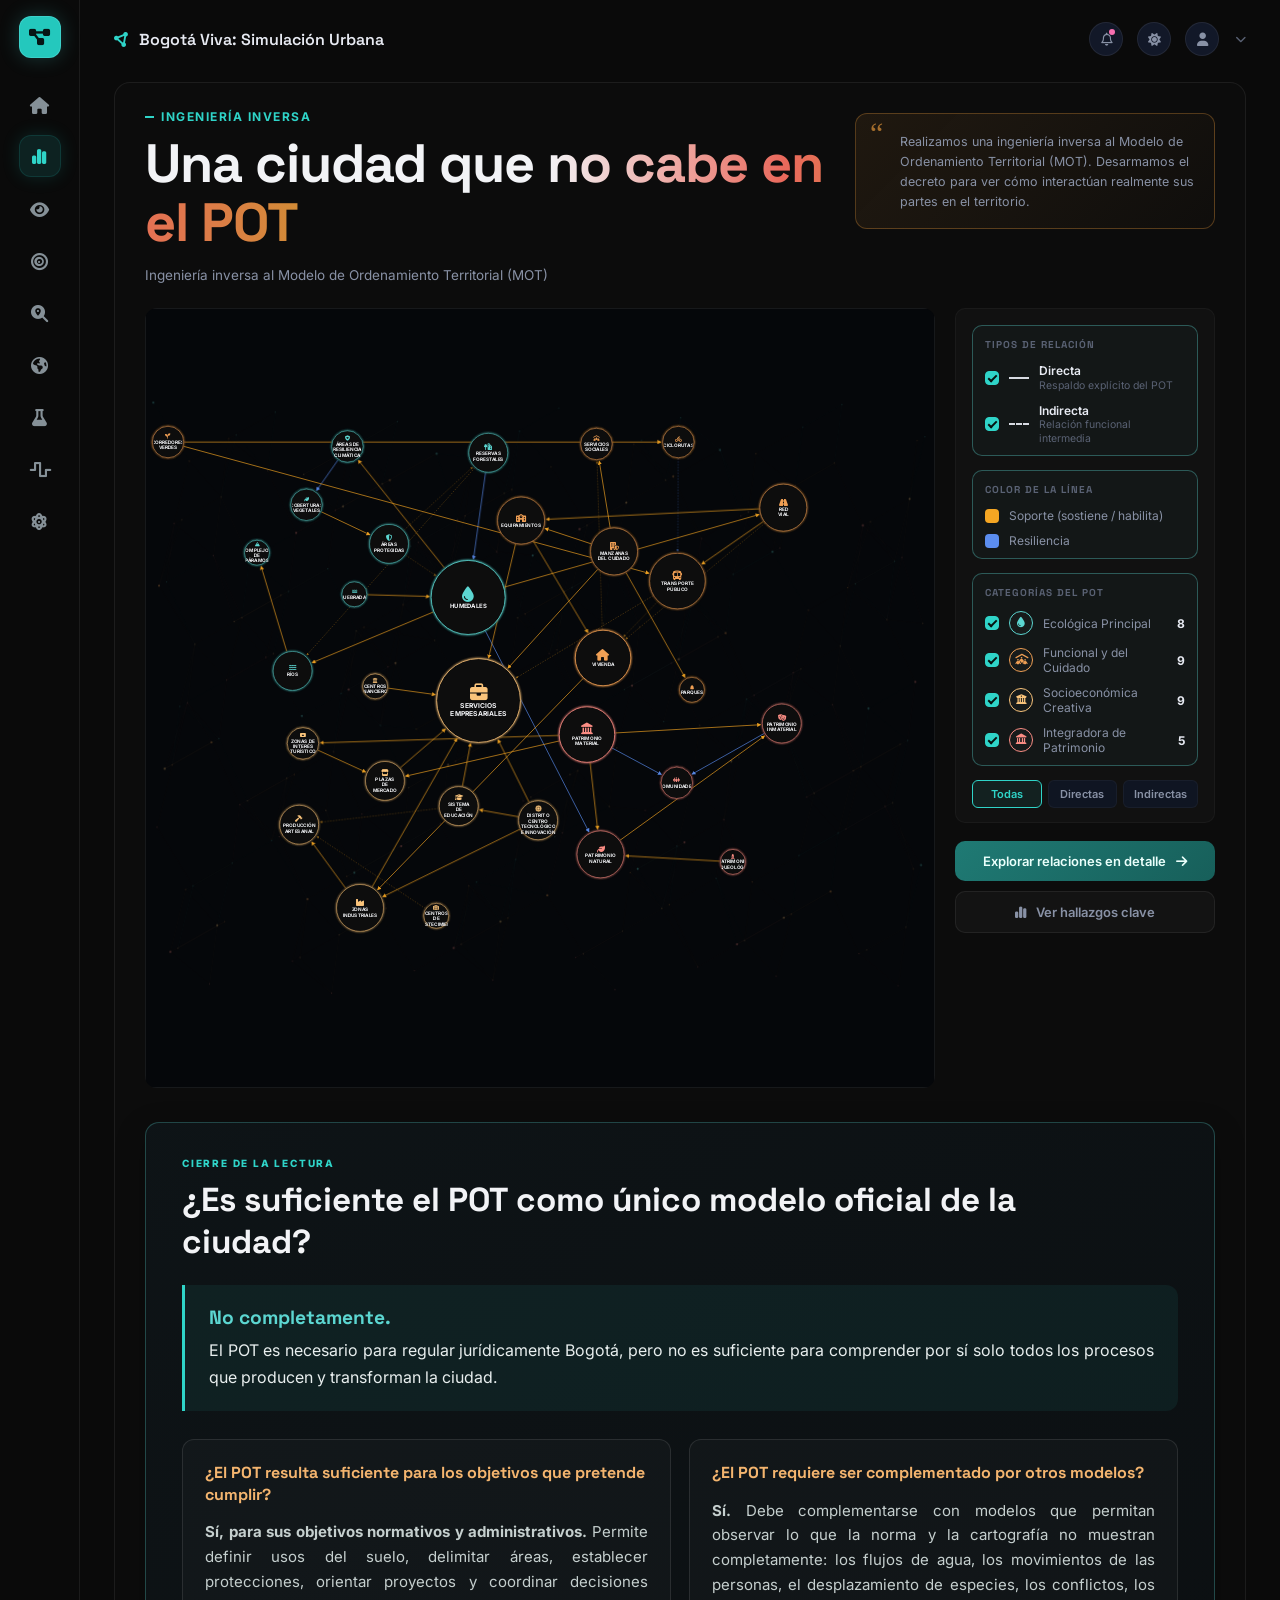
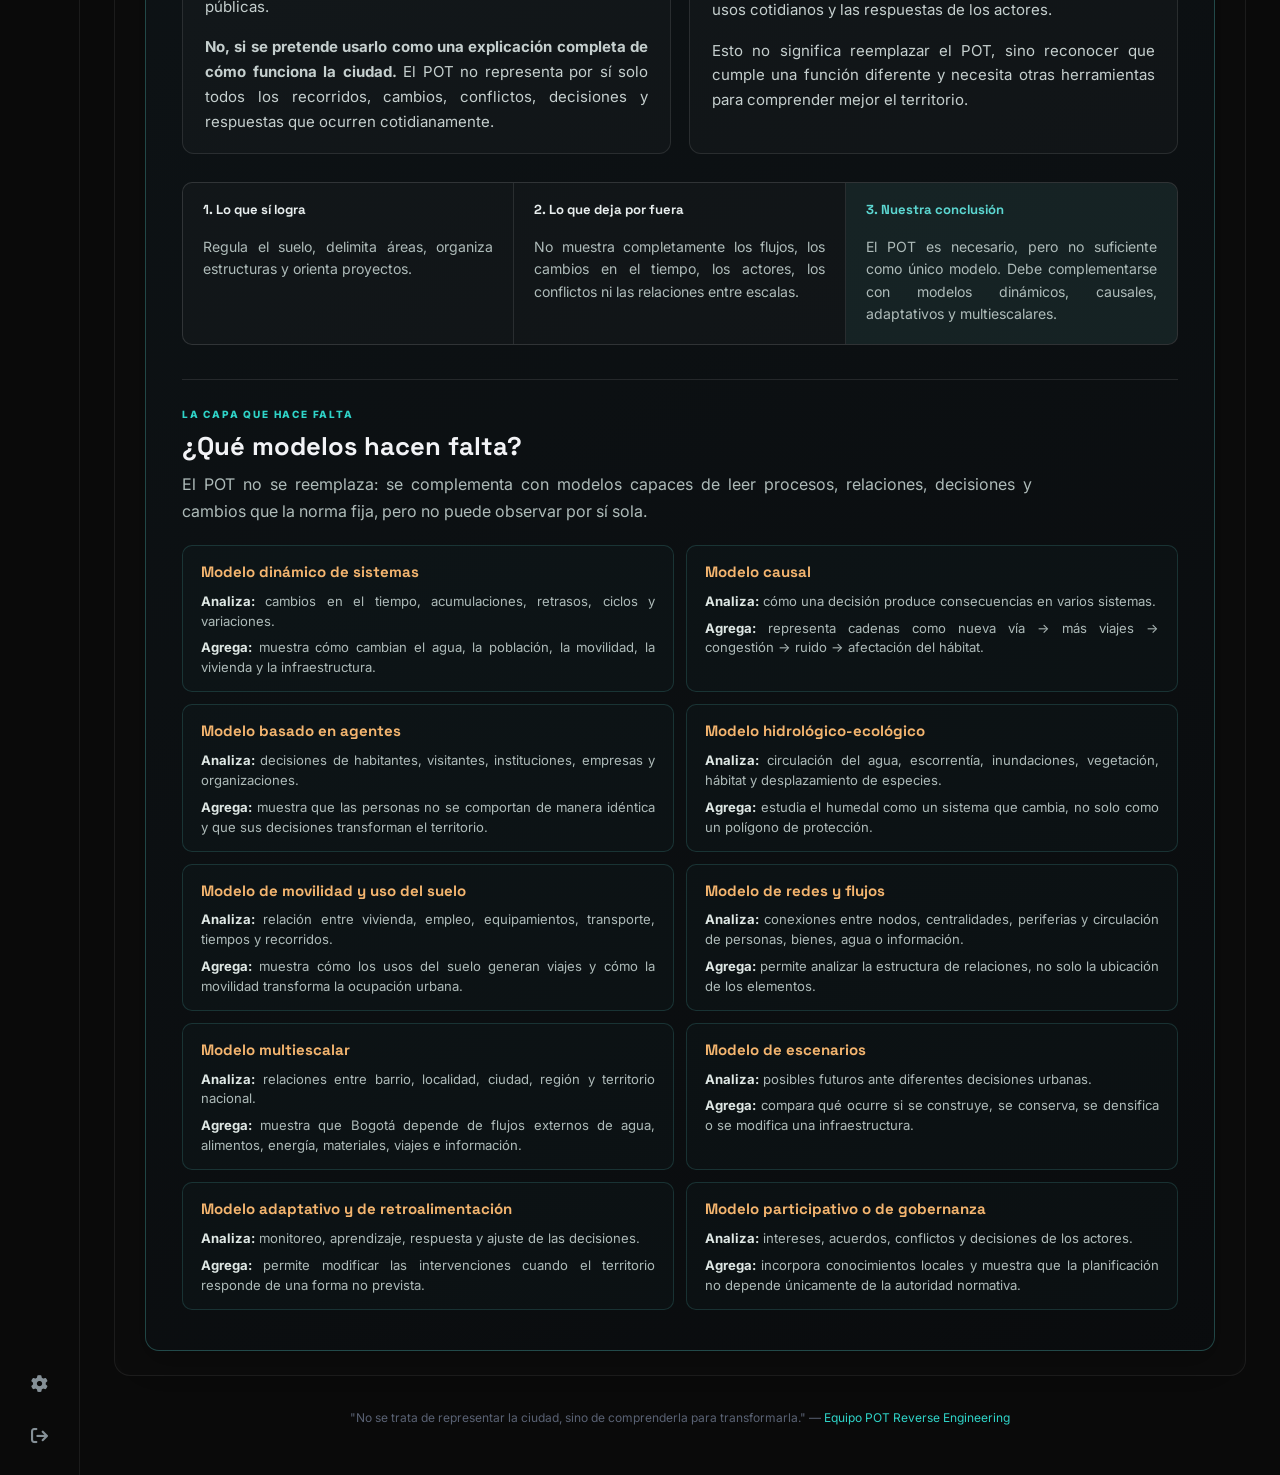
==== front/modulo-02/index.html @ 69c4bcad "Organize Módulo 02 into structured frontend folders - Move modulo-02 content to front/modulo-02/ - O" ====
<!DOCTYPE html>
<html lang="es">
<head>
<meta charset="UTF-8">
<meta name="viewport" content="width=device-width, initial-scale=1.0">
<title>RAPOT · Una ciudad que no cabe en el POT</title>
<link rel="preconnect" href="https://fonts.googleapis.com">
<link href="https://fonts.googleapis.com/css2?family=Inter:wght@400;500;600;700;800&family=Space+Grotesk:wght@500;600;700&display=swap" rel="stylesheet">
<link rel="stylesheet" href="https://cdnjs.cloudflare.com/ajax/libs/font-awesome/6.4.0/css/all.min.css">
<link rel="stylesheet" href="assets/css/modulo-02.css">
  <link rel="stylesheet" href="assets/css/site-theme.css?v=20260823">
  <link rel="stylesheet" href="assets/css/navigation-unified.css?v=20260824">
</head>
<body>
<div class="app">

          <aside class="sidebar sidebar-icons-only">
    <a class="brand-icon" href="index.html" title="Bogotá Viva · Inicio" aria-label="Inicio"><i class="fa-solid fa-diagram-project"></i></a>
    <nav class="icon-nav" aria-label="Módulos">
      <a href="index.html" class="icon-nav-item" title="Inicio"><i class="fa-solid fa-house"></i></a>
      <a href="modulo-02.html" class="icon-nav-item active" title="02 · Medir la red"><i class="fa-solid fa-chart-simple"></i></a>
      <a href="modulo-03.html" class="icon-nav-item" title="03 · Discurso vs realidad"><i class="fa-solid fa-eye"></i></a>
      <a href="modulo-04.html" class="icon-nav-item" title="04 · Macromodelos"><i class="fa-solid fa-bullseye"></i></a>
      <a href="modulo-05.html" class="icon-nav-item" title="05 · Navegador multiescalar"><i class="fa-solid fa-magnifying-glass-location"></i></a>
      <a href="modulo-06.html" class="icon-nav-item" title="06 · POT ↔ ODS"><i class="fa-solid fa-earth-americas"></i></a>
      <a href="modulo-07.html" class="icon-nav-item" title="07 · Simulador"><i class="fa-solid fa-flask"></i></a>
      <a href="modulo-08.html" class="icon-nav-item" title="08 · Lectura dinámica"><i class="fa-solid fa-wave-square"></i></a>
      <a href="modulo-09.html" class="icon-nav-item" title="09 · Modelo propio"><i class="fa-solid fa-atom"></i></a>
    </nav>

    <div class="icon-nav-footer">
      <a href="configuracion.html" class="icon-nav-item" title="Configuración"><i class="fa-solid fa-gear"></i></a>
      <a href="demo.html" class="icon-nav-item" title="Salir"><i class="fa-solid fa-arrow-right-from-bracket"></i></a>
    </div>
  </aside>

  <main class="main">

    <div class="topbar">
      <div class="topbar-brand"><i class="fa-solid fa-circle-nodes"></i> Bogotá Viva: Simulación Urbana</div>
      <div class="topbar-actions">
        <div class="icon-btn"><i class="fa-regular fa-bell"></i><span class="dot"></span></div>
        <div class="icon-btn"><i class="fa-solid fa-sun"></i></div>
        <div class="icon-btn"><i class="fa-solid fa-user"></i></div>
        <i class="fa-solid fa-chevron-down topbar-chevron"></i>
      </div>
    </div>

    <!-- RED -->
    <div class="network-section">
      <div class="welcome welcome-with-quote">
        <div class="welcome-main">
          <div class="welcome-eyebrow">INGENIERÍA INVERSA</div>
          <h2><span class="h2-plain">Una ciudad que</span> <span class="h2-accent">no cabe en el POT</span></h2>
          <p class="welcome-sub">Ingeniería inversa al Modelo de Ordenamiento Territorial (MOT)</p>
        </div>
        <div class="quote-card welcome-quote-card">
          <div class="quote-mark">&ldquo;</div>
          <p>Realizamos una ingeniería inversa al Modelo de Ordenamiento Territorial (MOT). Desarmamos el decreto para ver cómo interactúan realmente sus partes en el territorio.</p>
        </div>
      </div>

      <div class="network-body">
        <div class="network-canvas">
          <svg id="networkViz" viewBox="0 0 2500 1820" preserveAspectRatio="xMidYMid meet"></svg>
        </div>

        <!-- VISTA AMPLIADA: red de Humedales. Sustituye la red principal en el mismo
             espacio mientras "Humedales" está seleccionado. Muestra la foto de la
             sub-red aportada por la usuaria con hotspots clicables sobre cada humedal. -->
        <div class="humedales-overlay" id="humedalesOverlay" style="display:none;">
          <div class="humedales-overlay-header">
            <div class="humedales-overlay-title-block">
              <div class="humedales-overlay-title">El POT no entiende los humedales como territorios dinámicos</div>
            </div>
            <div class="humedales-zoom-controls">
              <button class="humedales-zoom-btn" id="humedalesZoomOut" type="button" aria-label="Alejar">&minus;</button>
              <button class="humedales-zoom-btn" id="humedalesZoomReset" type="button" aria-label="Restablecer zoom">&#8859;</button>
              <button class="humedales-zoom-btn" id="humedalesZoomIn" type="button" aria-label="Acercar">&#43;</button>
            </div>
            <button class="humedales-overlay-close" id="humedalesOverlayClose" type="button" aria-label="Cerrar">&times;</button>
          </div>
          <div class="humedales-overlay-body" id="humedalesOverlayBody">
            <!-- imagen + hotspots + ficha lateral se generan dinámicamente -->
          </div>
        </div>

        <!-- VISTA AMPLIADA: plano de movilidad. Sustituye la red principal, igual
             que el overlay de humedales, tras la animación de "Ver hallazgos clave". -->
        <div class="movilidad-overlay" id="movilidadOverlay" style="display:none;">
          <div class="movilidad-overlay-header">
            <div class="movilidad-overlay-title">El POT no evalúa cómo se mueve la ciudad</div>
            <button class="humedales-overlay-close" id="movilidadOverlayClose" type="button" aria-label="Cerrar">&times;</button>
          </div>
          <div class="movilidad-overlay-body" id="movilidadOverlayBody">
            <!-- imagen + líneas neón + hotspots clicables se generan dinámicamente -->
          </div>
          <div class="movilidad-overlay-footer">
            <div class="movilidad-nota-naranja">
              <p>El POT formula un modelo concreto, propone un sistema multimodal, una ciudad de proximidad y grandes proyectos como el Metro, los Regiotram, los cables y las ciclorrutas. Sin embargo, esa relación aparece representada principalmente mediante infraestructuras, localizaciones, líneas, estaciones y metas de tiempo.</p>
              <p>Y muestra qué componentes deben conectarse y qué proyectos deberían producir esa conexión, pero representa de manera mucho más limitada el funcionamiento cotidiano de la movilidad: quién se desplaza, a qué hora, con qué frecuencia, mediante cuántos transbordos, con qué tiempo de espera, bajo qué condiciones de congestión y con qué desigualdad de acceso.</p>
            </div>
            <button type="button" class="movilidad-conclusion-btn" id="movilidadConclusionBtn">
              <i class="fa-solid fa-circle-info"></i> Ver conclusión de la red de movilidad
            </button>
          </div>
        </div>

        <div class="network-sidebar" style="position:relative">
          <aside class="network-legend" id="networkLegend">
            <div class="legend-section-box">
              <div class="legend-title">Tipos de relación</div>
              <label class="legend-item" data-mode="type" data-type="directa">
                <input type="checkbox" checked><span class="legend-swatch swatch-directa-neutral"></span>
                <span class="legend-text"><strong>Directa</strong><small>Respaldo explícito del POT</small></span>
              </label>
              <label class="legend-item" data-mode="type" data-type="indirecta">
                <input type="checkbox" checked><span class="legend-swatch swatch-indirecta-neutral"></span>
                <span class="legend-text"><strong>Indirecta</strong><small>Relación funcional intermedia</small></span>
              </label>
            </div>

            <div class="legend-section-box">
              <div class="legend-title">Color de la línea</div>
              <div class="legend-static-item"><span class="legend-swatch" style="background:#f5a623;border-color:#f5a623;"></span> Soporte (sostiene / habilita)</div>
              <div class="legend-static-item"><span class="legend-swatch" style="background:#5b8def;border-color:#5b8def;"></span> Resiliencia</div>
            </div>

            <div class="legend-section-box">
              <div class="legend-title">Categorías del POT</div>
              <label class="legend-item cat-item" data-mode="cat" data-cat="e1">
                <input type="checkbox" checked>
                <span class="cat-icon" style="color:#5cd6d1;border-color:#5cd6d1;"><i class="fa-solid fa-droplet"></i></span>
                <span class="cat-name">Ecológica Principal</span>
                <span class="cat-count" id="struct-e1"></span>
              </label>
              <label class="legend-item cat-item" data-mode="cat" data-cat="e2">
                <input type="checkbox" checked>
                <span class="cat-icon" style="color:#ef9f54;border-color:#ef9f54;"><i class="fa-solid fa-people-roof"></i></span>
                <span class="cat-name">Funcional y del Cuidado</span>
                <span class="cat-count" id="struct-e2"></span>
              </label>
              <label class="legend-item cat-item" data-mode="cat" data-cat="e3">
                <input type="checkbox" checked>
                <span class="cat-icon" style="color:#fac47b;border-color:#fac47b;"><i class="fa-solid fa-building-columns"></i></span>
                <span class="cat-name">Socioeconómica Creativa</span>
                <span class="cat-count" id="struct-e3"></span>
              </label>
              <label class="legend-item cat-item" data-mode="cat" data-cat="e4">
                <input type="checkbox" checked>
                <span class="cat-icon" style="color:#fb8d84;border-color:#fb8d84;"><i class="fa-solid fa-landmark"></i></span>
                <span class="cat-name">Integradora de Patrimonio</span>
                <span class="cat-count" id="struct-e4"></span>
              </label>
            </div>

            <div class="legend-footer-row">
              <button class="control-btn active" onclick="filterNetwork('all')">Todas</button>
              <button class="control-btn" onclick="filterNetwork('directa')">Directas</button>
              <button class="control-btn" onclick="filterNetwork('indirecta')">Indirectas</button>
            </div>
          </aside>

          <div class="network-sidebar-actions" id="networkSidebarActions">
            <button class="btn-primary" id="btnExplorarRelaciones">Explorar relaciones en detalle <i class="fa-solid fa-arrow-right"></i></button>
            <button class="btn-secondary" id="btnVerHallazgos"><i class="fa-solid fa-chart-simple"></i> Ver hallazgos clave</button>
          </div>

          <!-- Panel de conclusión del zoom de humedales: vive en el sidebar,
               reemplaza a la leyenda mientras el overlay está abierto. -->
          <!-- Panel del zoom "El POT no evalúa cómo se mueve la ciudad": vive en el
               sidebar y solo se muestra mientras ese overlay está abierto. Editar
               aquí NO afecta al panel de la red inicial. -->
          <div class="humedal-ramsar-float" id="movilidadPanelLateral" style="display:none">
            <div style="display:inline-flex; align-items:center; gap:7px; margin-bottom:11px; padding:5px 11px; border:1.5px solid #ff9d2e; border-radius:8px; color:#ff9d2e; font-size:13px; font-weight:700; letter-spacing:.03em; box-shadow:0 0 0 1px rgba(255,157,46,.18), 0 0 14px -2px rgba(255,157,46,.55); text-shadow:0 0 8px rgba(255,157,46,.45)"><i class="fa-solid fa-chart-simple"></i> Hallazgo principal</div>
            <div class="humedal-caso-cita" style="text-align:justify">El POT proyecta el sistema de movilidad como un conjunto de trazados y equipamientos, pero no mide cómo se mueve realmente la ciudad.</div>
            <div class="humedal-caso-pagina" style="text-align:justify">Las líneas y los círculos del plano indican dónde llegará la infraestructura, no los tiempos de viaje, los transbordos, los desplazamientos de cuidado ni los recorridos que la gente ya hace todos los días.</div>
          </div>

          <div class="humedal-ramsar-float" id="humedalRamsarFloat" style="display:none">
            <div style="display:inline-flex; align-items:center; gap:7px; margin-bottom:11px; padding:5px 11px; border:1.5px solid #ff9d2e; border-radius:8px; color:#ff9d2e; font-size:13px; font-weight:700; letter-spacing:.03em; box-shadow:0 0 0 1px rgba(255,157,46,.18), 0 0 14px -2px rgba(255,157,46,.55); text-shadow:0 0 8px rgba(255,157,46,.45); width:221px; height:31px"><i class="fa-solid fa-chart-simple"></i> Hallazgo principal</div>
            <div class="humedal-caso-cita" style="text-align:justify">El POT reconoce quince humedales, pero no los desarrolla todos con el mismo nivel de detalle. Algunos aparecen con nombre propio y se vuelven casos específicos; otros permanecen dentro de la categoría general.</div>
            <div class="humedal-caso-pagina" style="text-align:justify">La cartografía fija un polígono de protección, pero no muestra los <button type="button" class="humedales-gesto-inline" data-src="assets/humedales/gesto-2.png">recorridos de las especies</button>, las <button type="button" class="humedales-gesto-inline" data-src="assets/humedales/gesto-3.png">relaciones ecológicas</button>, los <button type="button" class="humedales-gesto-inline" data-src="assets/humedales/gesto-1.png">usos comunitarios</button> ni las presiones que atraviesan el límite del humedal. El POT no los comprende plenamente como ecosistemas que se transforman en el tiempo.</div>
          </div>
                </div>
      </div>
      <section class="red-principal-reflexion" aria-labelledby="pot-modelo-oficial-title">
        <div class="reflection-kicker">CIERRE DE LA LECTURA</div>
        <h2 id="pot-modelo-oficial-title">¿Es suficiente el POT como único modelo oficial de la ciudad?</h2>
        <div class="reflection-answer">
          <strong>No completamente.</strong>
          <p>El POT es necesario para regular jurídicamente Bogotá, pero no es suficiente para comprender por sí solo todos los procesos que producen y transforman la ciudad.</p>
        </div>

        <div class="reflection-copy-grid">
          <article class="reflection-copy-block">
            <h3>¿El POT resulta suficiente para los objetivos que pretende cumplir?</h3>
            <p><strong>Sí, para sus objetivos normativos y administrativos.</strong> Permite definir usos del suelo, delimitar áreas, establecer protecciones, orientar proyectos y coordinar decisiones públicas.</p>
            <p><strong>No, si se pretende usarlo como una explicación completa de cómo funciona la ciudad.</strong> El POT no representa por sí solo todos los recorridos, cambios, conflictos, decisiones y respuestas que ocurren cotidianamente.</p>
          </article>
          <article class="reflection-copy-block">
            <h3>¿El POT requiere ser complementado por otros modelos?</h3>
            <p><strong>Sí.</strong> Debe complementarse con modelos que permitan observar lo que la norma y la cartografía no muestran completamente: los flujos de agua, los movimientos de las personas, el desplazamiento de especies, los conflictos, los usos cotidianos y las respuestas de los actores.</p>
            <p>Esto no significa reemplazar el POT, sino reconocer que cumple una función diferente y necesita otras herramientas para comprender mejor el territorio.</p>
          </article>
        </div>

        <div class="reflection-three-columns" aria-label="Qué logra, qué deja fuera y conclusión">
          <article>
            <div class="reflection-column-label">1. Lo que sí logra</div>
            <p>Regula el suelo, delimita áreas, organiza estructuras y orienta proyectos.</p>
          </article>
          <article>
            <div class="reflection-column-label">2. Lo que deja por fuera</div>
            <p>No muestra completamente los flujos, los cambios en el tiempo, los actores, los conflictos ni las relaciones entre escalas.</p>
          </article>
          <article class="reflection-conclusion-column">
            <div class="reflection-column-label">3. Nuestra conclusión</div>
            <p>El POT es necesario, pero no suficiente como único modelo. Debe complementarse con modelos dinámicos, causales, adaptativos y multiescalares.</p>
          </article>
        </div>

        <div class="models-needed">
          <div class="reflection-kicker">LA CAPA QUE HACE FALTA</div>
          <h3>¿Qué modelos hacen falta?</h3>
          <p class="models-intro">El POT no se reemplaza: se complementa con modelos capaces de leer procesos, relaciones, decisiones y cambios que la norma fija, pero no puede observar por sí sola.</p>
          <div class="models-mosaic">
            <article class="model-needed-card"><h4>Modelo dinámico de sistemas</h4><p><strong>Analiza:</strong> cambios en el tiempo, acumulaciones, retrasos, ciclos y variaciones.</p><p><strong>Agrega:</strong> muestra cómo cambian el agua, la población, la movilidad, la vivienda y la infraestructura.</p></article>
            <article class="model-needed-card"><h4>Modelo causal</h4><p><strong>Analiza:</strong> cómo una decisión produce consecuencias en varios sistemas.</p><p><strong>Agrega:</strong> representa cadenas como nueva vía → más viajes → congestión → ruido → afectación del hábitat.</p></article>
            <article class="model-needed-card"><h4>Modelo basado en agentes</h4><p><strong>Analiza:</strong> decisiones de habitantes, visitantes, instituciones, empresas y organizaciones.</p><p><strong>Agrega:</strong> muestra que las personas no se comportan de manera idéntica y que sus decisiones transforman el territorio.</p></article>
            <article class="model-needed-card"><h4>Modelo hidrológico-ecológico</h4><p><strong>Analiza:</strong> circulación del agua, escorrentía, inundaciones, vegetación, hábitat y desplazamiento de especies.</p><p><strong>Agrega:</strong> estudia el humedal como un sistema que cambia, no solo como un polígono de protección.</p></article>
            <article class="model-needed-card"><h4>Modelo de movilidad y uso del suelo</h4><p><strong>Analiza:</strong> relación entre vivienda, empleo, equipamientos, transporte, tiempos y recorridos.</p><p><strong>Agrega:</strong> muestra cómo los usos del suelo generan viajes y cómo la movilidad transforma la ocupación urbana.</p></article>
            <article class="model-needed-card"><h4>Modelo de redes y flujos</h4><p><strong>Analiza:</strong> conexiones entre nodos, centralidades, periferias y circulación de personas, bienes, agua o información.</p><p><strong>Agrega:</strong> permite analizar la estructura de relaciones, no solo la ubicación de los elementos.</p></article>
            <article class="model-needed-card"><h4>Modelo multiescalar</h4><p><strong>Analiza:</strong> relaciones entre barrio, localidad, ciudad, región y territorio nacional.</p><p><strong>Agrega:</strong> muestra que Bogotá depende de flujos externos de agua, alimentos, energía, materiales, viajes e información.</p></article>
            <article class="model-needed-card"><h4>Modelo de escenarios</h4><p><strong>Analiza:</strong> posibles futuros ante diferentes decisiones urbanas.</p><p><strong>Agrega:</strong> compara qué ocurre si se construye, se conserva, se densifica o se modifica una infraestructura.</p></article>
            <article class="model-needed-card"><h4>Modelo adaptativo y de retroalimentación</h4><p><strong>Analiza:</strong> monitoreo, aprendizaje, respuesta y ajuste de las decisiones.</p><p><strong>Agrega:</strong> permite modificar las intervenciones cuando el territorio responde de una forma no prevista.</p></article>
            <article class="model-needed-card"><h4>Modelo participativo o de gobernanza</h4><p><strong>Analiza:</strong> intereses, acuerdos, conflictos y decisiones de los actores.</p><p><strong>Agrega:</strong> incorpora conocimientos locales y muestra que la planificación no depende únicamente de la autoridad normativa.</p></article>
          </div>
        </div>
      </section>
    </div>
    <!-- PANEL DE INFO: ARISTA -->
    <div class="edge-info-panel" id="edgeInfoPanel">
      <div class="edge-info-header">
        <span id="edgeInfoTitle">Relación</span>
        <button class="edge-info-close" id="edgeInfoClose" type="button" aria-label="Cerrar">&times;</button>
      </div>
      <div class="edge-info-type" id="edgeInfoType"></div>
      <div id="edgeInfoFuente" style="margin-bottom:10px;"></div>
      <div class="edge-info-quote" id="edgeInfoQuote"></div>
      <div class="edge-info-analisis" id="edgeInfoAnalisis"></div>
      <div class="edge-info-page" id="edgeInfoPage"></div>
    </div>

    <!-- PANEL DE INFO: NODO -->
    <div class="edge-info-panel node-info-panel" id="nodeInfoPanel">
      <div class="edge-info-header">
        <span id="nodeInfoTitle">Componente</span>
        <button class="edge-info-close" id="nodeInfoClose" type="button" aria-label="Cerrar">&times;</button>
      </div>
      <div class="edge-info-type" id="nodeInfoStruct"></div>
      <div id="nodeInfoFuente" style="margin-bottom:10px;"></div>
      <div class="edge-info-page" id="nodeInfoArticulo" style="margin-bottom:8px; color:#fff !important;"></div>
      <div class="edge-info-quote" id="nodeInfoQuote" style="color:#fff !important;"></div>
      <div class="edge-info-analisis" id="nodeInfoNota" style="color:#fff !important;"></div>
      <div class="node-info-schematic-map" id="nodeInfoSchematicMap" style="display:none;"></div>
      <div class="node-info-mapa" id="nodeInfoMapaWrap" style="display:none;">
        <a id="nodeInfoMapa" href="#" target="_blank" rel="noopener"><i class="fa-solid fa-map-location-dot"></i> Ver cartografía / geoportal oficial</a>
      </div>
    </div>

    <footer>
      "No se trata de representar la ciudad, sino de comprenderla para transformarla." — <span>Equipo POT Reverse Engineering</span>
    </footer>

  </main>

</div>

<script src="assets/js/modulo-02.js"></script>

</body>
</html>
---- front/modulo-02/assets/css/modulo-02.css ----
:root {
  --bg: #0a0a0a;
  --sidebar: #0a0a0a;
  --panel: #121828;
  --panel-alt: #0f1522;
  --border: rgba(255,255,255,0.07);
  --border-soft: rgba(255,255,255,0.04);
  --text: #e7eaf2;
  --text-dim: #8891a5;
  --text-faint: #5a6274;
  --teal: #2fd4c8;
  --teal-dim: rgba(47,212,200,0.12);
  --blue: #5b8def;
  --purple: #a276f2;
  --green: #4ade80;
  --yellow: #f5c945;
  --pink: #f76fb0;
  --orange: #ef9552;
  --red: #ef4444;
}

* { box-sizing: border-box; margin: 0; padding: 0; }

body {
  font-family: 'Inter', sans-serif;
  background: var(--bg);
  color: var(--text);
  font-size: 14px;
  -webkit-font-smoothing: antialiased;
}

.app { display: flex; min-height: 100vh; }

/* SIDEBAR */
.sidebar {
  width: 230px; flex-shrink: 0; background: var(--sidebar);
  border-right: 1px solid var(--border);
  display: flex; flex-direction: column; padding: 20px 14px;
}
.brand { display: flex; align-items: center; gap: 10px; padding: 6px 6px 22px 6px; }
.brand .mark {
  width: 32px; height: 32px; border-radius: 9px;
  background: linear-gradient(135deg, var(--teal), #1a9d94);
  display: flex; align-items: center; justify-content: center;
  color: #06110f; font-size: 15px;
}
.brand span { font-family: 'Space Grotesk', sans-serif; font-weight: 700; font-size: 16px; letter-spacing: 0.5px; }
.nav-group { margin-bottom: 20px; }
.nav-label { font-size: 10.5px; font-weight: 700; letter-spacing: 1px; color: var(--text-faint); padding: 0 10px; margin-bottom: 8px; }
.nav-item {
  display: flex; align-items: center; gap: 10px; padding: 9px 10px; border-radius: 8px;
  color: var(--text-dim); font-size: 13px; font-weight: 500; cursor: pointer;
  transition: background .15s, color .15s; white-space: nowrap; text-decoration: none;
}
.nav-item i { width: 16px; text-align: center; font-size: 13px; }
.nav-item .num { font-size: 11px; font-weight: 700; width: 16px; text-align: center; color: var(--text-faint); }
.nav-item:hover { background: rgba(255,255,255,0.04); color: var(--text); }
.nav-item.active { background: var(--teal-dim); color: var(--teal); }
.nav-item.active .num { color: var(--teal); }
.sidebar-footer { margin-top: auto; border-top: 1px solid var(--border); padding-top: 12px; display: flex; align-items: center; gap: 10px; }

/* SIDEBAR — solo íconos, sin texto (estilo referencia) */
.sidebar.sidebar-icons-only {
  width: 64px; align-items: center; padding: 18px 0;
}
.brand-icon {
  width: 34px; height: 34px; border-radius: 10px; margin-bottom: 26px;
  background: linear-gradient(135deg, var(--teal), #1a9d94);
  display: flex; align-items: center; justify-content: center;
  color: #06110f; font-size: 15px;
}
.icon-nav { display: flex; flex-direction: column; gap: 8px; align-items: center; }
.icon-nav-item {
  width: 40px; height: 40px; border-radius: 10px; display: flex; align-items: center; justify-content: center;
  color: var(--text-dim); font-size: 15px; text-decoration: none; transition: background .15s, color .15s;
}
.icon-nav-item:hover { background: rgba(255,255,255,0.05); color: var(--text); }
.icon-nav-item.active { background: var(--teal-dim); color: var(--teal); }
.icon-nav-footer { margin-top: auto; display: flex; flex-direction: column; gap: 8px; align-items: center; }
.avatar-sm {
  width: 32px; height: 32px; border-radius: 50%; background: var(--panel); border: 1px solid var(--border);
  display: flex; align-items: center; justify-content: center; font-size: 11px; font-weight: 700; color: var(--text-dim); flex-shrink: 0;
}
.user-meta { line-height: 1.3; flex: 1; min-width: 0; }
.user-meta .name { font-size: 12.5px; font-weight: 600; color: var(--text); }
.user-meta .role { font-size: 11px; color: var(--text-faint); }
.logout-btn { background: none; border: none; color: var(--text-faint); font-size: 13px; cursor: pointer; padding: 4px; text-decoration: none; }
.logout-btn:hover { color: var(--pink); }

/* MAIN */
.main { flex: 1; padding: 22px 34px 50px; min-width: 0; overflow-y: auto; }
.topbar { display: flex; align-items: center; justify-content: space-between; margin-bottom: 26px; }
.topbar h1 { font-family: 'Space Grotesk', sans-serif; font-size: 19px; font-weight: 600; }
.topbar-brand { font-family: 'Space Grotesk', sans-serif; font-size: 16px; font-weight: 600; color: var(--text); display: flex; align-items: center; gap: 10px; }
.topbar-brand i { color: var(--teal); font-size: 15px; }
.topbar-actions { display: flex; align-items: center; gap: 14px; }
.search-box { display: flex; align-items: center; gap: 8px; background: var(--panel); border: 1px solid var(--border); border-radius: 8px; padding: 8px 14px; color: var(--text-faint); font-size: 13px; width: 230px; }
.search-box i { font-size: 12px; }
.icon-btn { width: 34px; height: 34px; border-radius: 50%; display: flex; align-items: center; justify-content: center; background: var(--panel); border: 1px solid var(--border); color: var(--text-dim); font-size: 13px; position: relative; }
.icon-btn .dot { position: absolute; top: 6px; right: 7px; width: 6px; height: 6px; border-radius: 50%; background: var(--pink); }
.topbar-chevron { font-size: 11px; color: var(--text-faint); margin-left: 2px; }

.welcome { margin-bottom: 22px; }
.welcome-with-quote { display: flex; align-items: flex-start; justify-content: space-between; gap: 32px; }
.welcome-main { flex: 1; min-width: 0; }
.quote-card.welcome-quote-card { width: 360px; flex-shrink: 0; margin-top: 4px; }
@media (max-width: 1100px) {
  .welcome-with-quote { flex-direction: column; }
  .welcome-quote-card { width: 100%; }
}
.welcome-eyebrow { font-size: 12px; font-weight: 700; letter-spacing: 1.5px; color: var(--teal); margin-bottom: 10px; position: relative; padding-left: 16px; }
.welcome-eyebrow::before { content: ""; position: absolute; left: 0; top: 50%; transform: translateY(-50%); width: 9px; height: 2px; background: var(--teal); }
.welcome h2 { font-family: 'Space Grotesk', sans-serif; font-size: 54px; font-weight: 700; margin-bottom: 12px; letter-spacing: -1px; line-height: 1.1; }
.welcome h2 .h2-plain { color: #f2f3f6; }
.welcome h2 .h2-accent {
  background: linear-gradient(90deg, #f2f3f6 0%, #e9695c 55%, #d28b36 100%);
  -webkit-background-clip: text; background-clip: text; -webkit-text-fill-color: transparent;
}
.welcome-sub { color: var(--text-dim); font-size: 15px; line-height: 1.6; max-width: 700px; }
.welcome p { color: var(--text-dim); font-size: 13.5px; line-height: 1.6; max-width: 1100px; }

.quote-card {
  background: linear-gradient(135deg, rgba(210,139,54,0.10), rgba(210,139,54,0.02));
  border: 1px solid rgba(210,139,54,0.35); border-radius: 12px; padding: 18px 20px 16px 44px;
  position: relative; width: 100%;
}
.quote-card .quote-mark { position: absolute; left: 14px; top: 4px; font-size: 30px; font-family: Georgia, serif; color: #d28b36; opacity: 0.75; line-height: 1; }
.quote-card p { font-size: 12.5px; color: var(--text-dim); line-height: 1.6; }
.quote-card .quote-attr { font-size: 11.5px; color: #d28b36; font-weight: 600; margin-top: 10px; }

/* NOTA METODOLÓGICA */
.method-note {
  background: linear-gradient(135deg, rgba(47,212,200,0.06), rgba(47,212,200,0.01));
  border: 1px solid rgba(47,212,200,0.25);
  border-radius: 12px; padding: 18px 20px; margin-bottom: 24px;
}
.method-note-header { font-family: 'Space Grotesk', sans-serif; font-weight: 700; font-size: 13px; color: var(--teal); display: flex; align-items: center; gap: 8px; margin-bottom: 10px; }
.method-note p { font-size: 12.5px; color: var(--text-dim); line-height: 1.6; margin-bottom: 12px; }
.method-note p:last-child { margin-bottom: 0; }
.method-legend { display: flex; flex-wrap: wrap; gap: 8px; margin-bottom: 12px; }
.method-note-foot { font-style: italic; }

.fuente-badge {
  display: inline-flex; align-items: center; gap: 6px;
  font-size: 10.5px; font-weight: 700; padding: 4px 9px; border-radius: 20px; white-space: nowrap;
}

/* INSIGHT STATS */
.ods-insight-stats { display: grid; grid-template-columns: repeat(8, 1fr); gap: 14px; margin-bottom: 20px; }
.insight-card {
  background: var(--panel); border: 1px solid var(--border); border-radius: 10px; padding: 14px;
  display: flex; align-items: center; gap: 10px; cursor: pointer;
  transition: border-color .2s, background-color .2s, transform .15s;
}
.insight-card:hover { border-color: var(--insight-color, var(--teal)); transform: translateY(-1px); }
.insight-card.active {
  border-color: var(--insight-color, var(--teal));
  background: color-mix(in srgb, var(--insight-color, var(--teal)) 14%, var(--panel));
  box-shadow: 0 0 0 1px var(--insight-color, var(--teal)) inset;
}
.insight-icon {
  width: 38px; height: 38px; border-radius: 9px; display: flex; align-items: center; justify-content: center;
  font-size: 15px; flex-shrink: 0;
  background: color-mix(in srgb, var(--insight-color, var(--teal)) 22%, transparent);
  color: var(--insight-color, var(--teal));
}
.insight-title { font-size: 11.5px; font-weight: 700; color: var(--text); line-height: 1.25; }

/* METRICS ROW */
.metrics-row { display: grid; grid-template-columns: repeat(7, 1fr); gap: 14px; margin-bottom: 24px; }
.metric-box { background: var(--panel); border: 1px solid var(--border); border-radius: 10px; padding: 14px; text-align: center; }
.metric-box.highlight-bad { border-color: rgba(239,68,68,0.35); background: linear-gradient(135deg, rgba(239,68,68,0.08), var(--panel)); }
.metric-box.highlight-good { border-color: rgba(47,212,200,0.35); background: linear-gradient(135deg, rgba(47,212,200,0.08), var(--panel)); }
.metric-value { font-family: 'Space Grotesk', sans-serif; font-size: 22px; font-weight: 700; color: var(--text); }
.metric-label { font-size: 10.5px; color: var(--text-faint); margin-top: 4px; line-height: 1.3; }

/* NETWORK SECTION */
.network-section { background: #0c0c0c; border: 1px solid var(--border); border-radius: 16px; padding: 26px 30px 24px; margin-bottom: 28px; }

.swatch-tag { display: inline-block; width: 14px; height: 14px; border-radius: 3px; margin-right: 6px; vertical-align: middle; }
.swatch-e1 { background: #5cd6d1; } .swatch-e2 { background: #ef9f54; } .swatch-e3 { background: #fac47b; } .swatch-e4 { background: #fb8d84; }

/* NETWORK CANVAS + ZOOM */
.network-body { display: flex; gap: 20px; align-items: stretch; }
.network-canvas { position: relative; flex: 1; min-width: 0; align-self: flex-start; border-radius: 12px; overflow: hidden; }
#networkViz {
  width: 100%; height: 780px; background: #05070a;
  border: 1px solid var(--border);
  display: block;
  transform-origin: 50% 50%;
  transition: transform 2s cubic-bezier(0.62, 0, 0.85, 0.44), opacity 0.8s ease 1.1s;
}
/* Animación "explorar relaciones en detalle": zoom lento y envolvente hacia
   el nodo Humedales (como si la cámara se acercara al mapa) antes de entrar
   al overlay ampliado. transform-origin se fija dinámicamente en JS al punto
   exacto del nodo antes de aplicar esta clase. */
#networkViz.zoom-into-humedales { transform: scale(7); opacity: 0; }

/* El overlay de humedales entra con un fundido + acercamiento suave, como
   continuación natural del zoom del paso anterior. */
.humedales-overlay.overlay-entering {
  animation: humedalesOverlayIn 0.5s ease both;
}
@keyframes humedalesOverlayIn {
  from { opacity: 0; transform: scale(1.06); }
  to { opacity: 1; transform: scale(1); }
}

/* Escala tipo "0 5 10 15 km" de la referencia — silueta esquemática, aclarado en el title. */
.map-scale { position: absolute; bottom: 14px; left: 16px; display: flex; align-items: center; gap: 10px; color: var(--text-faint); }
.map-scale i { font-size: 13px; color: var(--text-dim); transform: rotate(-45deg); }
.map-scale-bar { display: flex; gap: 14px; font-size: 9.5px; font-weight: 600; letter-spacing: 0.3px; border-top: 1.5px solid var(--text-faint); padding-top: 3px; }

.network-sidebar { width: 260px; flex-shrink: 0; display: flex; flex-direction: column; gap: 14px; }

.network-legend {
  width: 100%; background: #111111; border: 1px solid var(--border-soft); border-radius: 10px;
  padding: 16px 16px 14px; display: flex; flex-direction: column; gap: 14px; align-self: flex-start;
}
.legend-section-box {
  border: 1px solid rgba(92, 214, 209, 0.35); border-radius: 10px;
  padding: 12px 12px 10px; display: flex; flex-direction: column; gap: 10px;
  background: rgba(92, 214, 209, 0.03);
}
.legend-title { font-family: 'Space Grotesk', sans-serif; font-size: 10px; font-weight: 700; letter-spacing: 1px; color: var(--text-faint); text-transform: uppercase; margin-bottom: 2px; }
.legend-item { display: flex; align-items: center; gap: 10px; font-size: 12px; color: var(--text-dim); cursor: pointer; user-select: none; transition: color .15s, opacity .15s; }
.legend-item:hover { color: var(--text); }
.legend-item.off { opacity: 0.4; }
.legend-item input {
  appearance: none; -webkit-appearance: none; width: 14px; height: 14px; border-radius: 4px;
  border: 1px solid var(--border); background: transparent; cursor: pointer; position: relative; flex-shrink: 0;
}
.legend-item input:checked { background: var(--teal); border-color: var(--teal); }
.legend-item input:checked::after {
  content: ""; position: absolute; left: 4px; top: 1px; width: 3px; height: 7px;
  border: solid #06110f; border-width: 0 2px 2px 0; transform: rotate(45deg);
}
.legend-swatch { width: 20px; height: 0; border-top-width: 2.5px; border-top-style: solid; flex-shrink: 0; }
.legend-text { display: flex; flex-direction: column; line-height: 1.3; }
.legend-text strong { font-size: 12px; color: var(--text); font-weight: 600; }
.legend-text small { font-size: 10.5px; color: var(--text-faint); }
.swatch-directa { border-color: #2fd4c8; }
.swatch-indirecta { border-color: #8b93a8; border-top-style: dashed; }
.swatch-vacio { border-color: #ef4444; border-top-style: dashed; }
/* Estilo de línea neutro (gris): la red solo tiene 2 colores reales — Soporte/Resiliencia —
   así que esta sección de la leyenda muestra el TRAZO, no un color temático. */
.swatch-directa-neutral { border-color: #d7dae2; border-top-style: solid; }
.swatch-indirecta-neutral { border-color: #d7dae2; border-top-style: dashed; }
.swatch-vacio-neutral { border-color: #d7dae2; border-top-style: dotted; border-top-width: 3px; }
.legend-item-minor { opacity: 0.65; }
.legend-item-minor .legend-text strong { font-size: 11px; }
.legend-static-item { display: flex; align-items: center; gap: 10px; font-size: 12px; color: var(--text-dim); }
.legend-static-item .legend-swatch { width: 14px; height: 14px; border-radius: 4px; border-top: none !important; }
.legend-divider { height: 1px; background: var(--border-soft); margin: 3px 0; }
.legend-hint { font-size: 10.5px; color: var(--text-faint); line-height: 1.5; }
.struct-count { font-size: 11px; color: var(--text-dim); line-height: 1.4; }

/* Categorías del POT — ícono circular + nombre + contador (estilo referencia) */
.cat-item { justify-content: space-between; }
.cat-item input { order: -1; }
.cat-icon {
  width: 24px; height: 24px; border-radius: 50%; border: 1.5px solid; display: flex; align-items: center;
  justify-content: center; font-size: 10.5px; flex-shrink: 0; background: rgba(255,255,255,0.02);
}
.cat-name { flex: 1; font-size: 12px; color: var(--text-dim); }
.cat-count { font-size: 12px; font-weight: 700; color: var(--text); }

.legend-footer-row { display: flex; gap: 6px; flex-wrap: wrap; }
.legend-footer-row .control-btn { flex: 1; text-align: center; }
.control-btn {
  background: var(--panel-alt); border: 1px solid var(--border-soft); color: var(--text-dim);
  padding: 6px 10px; border-radius: 6px; font-size: 11px; font-weight: 600; cursor: pointer; transition: all .2s;
}
.control-btn:hover, .control-btn.active { border-color: var(--teal); color: var(--teal); background: rgba(47,212,200,0.08); }

/* Botones "Explorar relaciones en detalle" / "Ver hallazgos clave": ahora
   viven en el sidebar, al lado de la red (no abajo de toda la sección). */
.network-footer-actions { display: flex; gap: 12px; margin-top: 20px; }
.network-sidebar-actions { display: flex; flex-direction: column; gap: 10px; padding-top: 4px; }
.btn-primary {
  background: linear-gradient(135deg, #1f7a74, #175f5a); color: #eafffb; border: none;
  padding: 12px 20px; border-radius: 10px; font-size: 13px; font-weight: 600; cursor: pointer;
  display: flex; align-items: center; justify-content: center; gap: 10px; transition: filter .15s; width: 100%;
}
.btn-primary:hover { filter: brightness(1.12); }
.btn-secondary {
  background: rgba(255,255,255,0.03); color: var(--text-dim); border: 1px solid var(--border);
  padding: 12px 20px; border-radius: 10px; font-size: 13px; font-weight: 600; cursor: pointer;
  display: flex; align-items: center; justify-content: center; gap: 10px; transition: all .15s; width: 100%;
}
.btn-secondary:hover { border-color: var(--text-dim); color: var(--text); }

/* NODOS / ARISTAS SVG */
.ods-node { cursor: grab; touch-action: none; }
.ods-node.dragging { cursor: grabbing; }
.ods-node .node-ring { transition: opacity .2s; }
.ods-node .node-inner { font-family: 'Inter', sans-serif; color: var(--text); text-align: center; transition: opacity .2s; }
.ods-node .node-icon { line-height: 1; }
.ods-node .node-name { color: var(--text-dim); font-weight: 600; line-height: 1.05; }
.ods-node.ods-hub .node-ring-hub { fill: #0a0a0a; }
.ods-node.ods-satellite .node-dot { transition: opacity .2s, r .15s; }
.ods-node.ods-satellite:hover .node-dot { opacity: 1 !important; }
.ods-node.ods-satellite .node-dot-ring { transition: opacity .2s; }

.ods-node.node-off .node-ring, .ods-node.node-off .node-dot, .ods-node.node-off .node-dot-ring { opacity: 0.15 !important; }
.ods-node.node-off .node-inner { opacity: 0.28; }
.ods-node { transition: opacity .2s; }
.ods-node.node-focus-dim { opacity: 0.12; }
.ods-node.node-focus-active .node-ring, .ods-node.node-selected .node-ring { filter: drop-shadow(0 0 8px #fff); }
.ods-node.node-focus-active .node-dot, .ods-node.node-selected .node-dot { filter: drop-shadow(0 0 6px #fff); }
.ods-node.hidden-node { display: none; }

.edge-group { cursor: pointer; }
.edge-group.hidden-edge { visibility: hidden; }
.edge-group { transition: opacity .2s; }
.edge-group.edge-focus-dim { opacity: 0.05; }
.ods-edge.edge-visual { fill: none; pointer-events: none; transition: opacity .15s, filter .15s; }
.ods-edge.edge-hit { fill: none; stroke: transparent; stroke-width: 12; pointer-events: stroke; }
.edge-group:hover .edge-visual { opacity: 1 !important; filter: drop-shadow(0 0 4px var(--edge-color)); }
.edge-group.edge-selected .edge-visual { opacity: 1 !important; filter: drop-shadow(0 0 6px var(--edge-color)); }

/* PANEL DE INFO (arista y nodo comparten estilo base) */
.edge-info-panel {
  display: none; position: fixed; top: 20px; right: 20px; width: 400px; max-height: 76vh; overflow-y: auto;
  background: var(--panel-alt); border: 1px solid var(--teal); box-shadow: 0 0 14px rgba(47,212,200,0.15);
  border-radius: 8px; padding: 16px; z-index: 1000;
}
.edge-info-panel.visible { display: block; }
.node-info-panel { border-color: var(--purple); box-shadow: 0 0 14px rgba(162,118,242,0.15); }
.edge-info-header { display: flex; align-items: flex-start; justify-content: space-between; gap: 8px; margin-bottom: 10px; }
#edgeInfoTitle, #nodeInfoTitle { font-family: 'Space Grotesk', sans-serif; font-size: 13.5px; font-weight: 700; color: var(--teal); line-height: 1.3; }
.node-info-panel #nodeInfoTitle { color: var(--purple); }
.edge-info-close { background: none; border: none; color: var(--text-faint); font-size: 18px; line-height: 1; cursor: pointer; padding: 0 0 0 6px; flex-shrink: 0; }
.edge-info-close:hover { color: var(--pink); }
.edge-info-type { display: inline-block; font-size: 10px; font-weight: 700; letter-spacing: 0.4px; text-transform: uppercase; padding: 3px 8px; border-radius: 4px; margin-bottom: 10px; }
.edge-info-quote { font-size: 12px; color: var(--text-dim); line-height: 1.55; font-style: italic; border-left: 2px solid var(--border); padding-left: 10px; margin-bottom: 10px; }
.edge-info-analisis { font-size: 12px; color: var(--text); line-height: 1.55; margin-bottom: 10px; }
.edge-info-page { font-size: 11px; color: var(--text-faint); font-weight: 600; }
.node-info-mapa { margin-top: 12px; border-top: 1px solid var(--border-soft); padding-top: 10px; }
.node-info-mapa a { color: var(--teal); font-size: 12px; font-weight: 600; text-decoration: none; display: inline-flex; align-items: center; gap: 6px; }
.node-info-mapa a:hover { text-decoration: underline; }

.node-info-schematic-map { margin-top: 12px; border-radius: 8px; overflow: hidden; border: 1px solid var(--border-soft); }
.schematic-map-label { font-size: 9.5px; color: var(--text-faint); padding: 6px 8px 4px; line-height: 1.3; }
.schematic-map-svg { width: 100%; height: auto; display: block; background: #0a0a0a; }
.schematic-map-img { width: 100%; height: auto; display: block; background: #0a0a0a; }
.schematic-map-hint { font-size: 10px; color: var(--text-faint); padding: 4px 8px 8px; line-height: 1.3; font-style: italic; }

.humedal-ramsar { padding: 10px 10px 12px; border-bottom: 1px solid var(--border-soft); background: rgba(92, 214, 209, 0.06); }
.humedal-casos-title { font-size: 11px; font-weight: 700; color: var(--teal); text-transform: uppercase; letter-spacing: 0.4px; padding: 12px 10px 4px; }
.humedal-caso { padding: 8px 10px; border-bottom: 1px solid var(--border-soft); }
.humedal-caso:last-of-type { border-bottom: none; }
.humedal-caso-nombre { font-size: 12px; font-weight: 700; color: #f2f3f6; margin-bottom: 4px; }
.humedal-caso-cita { font-size: 12px; color: #d7dae2; line-height: 1.5; font-style: italic; }
.humedal-caso-pagina { font-size: 10px; color: var(--text-faint); margin-top: 4px; }
.humedal-conclusion { font-size: 12px; color: #d7dae2; line-height: 1.55; padding: 12px 10px; background: rgba(255,255,255,0.03); border-top: 1px solid var(--border-soft); }

/* VISTA AMPLIADA DE HUMEDALES: ocupa el mismo espacio que la red principal
   (misma altura ~620px que #networkViz) mientras está activa. */
.humedales-overlay {
  width: 100%; height: 780px; background: #05070a;
  border: 1px solid var(--border); border-radius: 12px;
  display: none; flex-direction: column; overflow: hidden;
}
.humedales-overlay-header {
  display: flex; align-items: center; justify-content: space-between;
  padding: 12px 16px; border-bottom: 1px solid var(--border-soft);
  background: rgba(92, 214, 209, 0.06); flex-shrink: 0;
}
.humedales-overlay-title-block { min-width: 0; display: flex; flex-direction: column; gap: 8px; }
.humedales-overlay-title { font-size: 15px; font-weight: 700; color: #f2f3f6; line-height: 1.3; padding-right: 12px; }
.humedales-gesto-inline {
  appearance: none; border: 0; border-bottom: 1px solid rgba(255,196,107,0.95); padding: 0 2px;
  background: rgba(255,196,107,0.16); color: #fff0bd; font: inherit; font-weight: 800;
  text-shadow: 0 0 7px rgba(255,196,107,0.95); box-shadow: 0 0 8px rgba(255,196,107,0.35);
  cursor: pointer; transition: background .15s, color .15s, text-shadow .15s, box-shadow .15s;
}
.humedales-gesto-inline:hover, .humedales-gesto-inline.active {
  background: rgba(255,196,107,0.42); color: #fff; text-shadow: 0 0 10px rgba(255,196,107,1);
  box-shadow: 0 0 14px rgba(255,196,107,0.8);
}
.humedales-overlay-close {
  background: none; border: none; color: var(--text-faint); font-size: 22px; line-height: 1;
  cursor: pointer; flex-shrink: 0; padding: 2px 6px;
}
.humedales-overlay-close:hover { color: #f2f3f6; }
.humedales-zoom-controls { display: flex; align-items: center; gap: 4px; flex-shrink: 0; }
.humedales-zoom-btn {
  width: 26px; height: 26px; border-radius: 6px; cursor: pointer;
  background: rgba(255,255,255,0.05); border: 1px solid var(--border-soft);
  color: var(--text-dim); font-size: 14px; line-height: 1; font-weight: 700;
  display: flex; align-items: center; justify-content: center; padding: 0;
}
.humedales-zoom-btn:hover { background: rgba(92, 214, 209, 0.12); color: #f2f3f6; border-color: rgba(92, 214, 209, 0.35); }
.humedales-overlay-body { flex: 1; display: flex; min-height: 0; }
.humedales-overlay-image-wrap {
  position: relative; flex: 1; min-width: 0; background: #0a0a0a;
  display: flex; align-items: center; justify-content: center; overflow: hidden;
  cursor: grab; touch-action: none;
}
.humedales-overlay-image-wrap.panning { cursor: grabbing; }
.humedales-gesto-preview {
  position: absolute; top: 14px; right: 14px; z-index: 20; width: min(620px, 84%);
  padding: 10px; border: 1px solid rgba(255,255,255,0.9); border-radius: 16px;
  background: rgba(5,7,10,0.92); box-shadow: 0 14px 36px rgba(0,0,0,0.68), 0 0 18px rgba(255,196,107,0.22);
}
.humedales-gesto-preview img { display: block; width: 100%; height: auto; max-height: 420px; object-fit: contain; border-radius: 10px; }
.humedales-gesto-preview-close {
  position: absolute; top: 4px; right: 5px; width: 22px; height: 22px; border-radius: 50%;
  border: 1px solid rgba(255,255,255,0.65); background: rgba(0,0,0,0.62); color: #fff;
  cursor: pointer; line-height: 1; font-size: 15px;
}
@media (max-width: 700px) {
  .humedales-gesto-preview { width: min(490px, 92%); }
  .humedales-gesto-preview img { max-height: 340px; }
}
/* Contenedor interno con la proporción REAL de la foto (1920x1080 = 16:9).
   Los hotspots se posicionan en % relativo a ESTE div, que siempre coincide
   exactamente con el área visible de la imagen (sin franjas), sin importar
   el tamaño del contenedor exterior. */
.humedales-overlay-image-frame {
  position: relative;
  transform-origin: 50% 50%;
  will-change: transform;
  /* Tamaño final calculado por JS (fitImageFrame) para que SIEMPRE respete
     exactamente la proporción 16:9 real de la foto dentro del espacio
     disponible, sin las inconsistencias de aspect-ratio dentro de flexbox.
     El zoom/pan (solo de este mapa) se aplica sobre este mismo elemento
     mediante transform: scale()+translate(), ver setupHumedalesZoom(). */
}
.humedales-overlay-image { width: 100%; height: 100%; object-fit: contain; object-position: center; display: block; image-rendering: auto; }
.humedales-overlay-lines {
  position: absolute; inset: 0; width: 100%; height: 100%;
  pointer-events: none; z-index: 1; overflow: visible;
}
.humedales-overlay-lines .humedal-line-visible {
  stroke: #ff9d2e; stroke-width: 0.22; stroke-dasharray: 0.7 0.5;
  stroke-linecap: round; opacity: 1;
  filter: drop-shadow(0 0 0.35px rgba(255,157,46,0.9)) drop-shadow(0 0 1.1px rgba(255,140,20,0.5));
  transition: stroke 0.15s ease, opacity 0.15s ease, stroke-width 0.15s ease;
}
.humedales-overlay-lines .humedal-line-hit {
  stroke: transparent; stroke-dasharray: none; stroke-width: 1.4;
  opacity: 1; pointer-events: stroke; cursor: pointer;
}
.humedales-overlay-lines .humedal-line-group.clickable:hover .humedal-line-visible {
  stroke: #ffc46b; stroke-width: 0.3;
  filter: drop-shadow(0 0 0.5px rgba(255,196,107,1)) drop-shadow(0 0 2px rgba(255,157,46,0.65));
}

/* Texto introductorio: flota PEGADO a la esquina del propio mapa (no en un
   panel lateral aparte), y se oculta mientras hay un popup de humedal abierto. */
.humedal-ramsar-float {
  position: relative; z-index: 6; width: 100%;
  background:
    linear-gradient(rgba(9,13,17,0.94), rgba(9,13,17,0.94)) padding-box,
    linear-gradient(140deg, rgba(92,214,209,0.85), rgba(92,214,209,0.12) 42%, rgba(255,157,46,0.55)) border-box;
  border: 1px solid transparent; border-radius: 12px;
  backdrop-filter: blur(6px);
  padding: 15px 17px 14px;
  box-shadow: 0 10px 34px rgba(0,0,0,0.55), 0 0 0 1px rgba(92,214,209,0.07),
              0 0 26px -6px rgba(92,214,209,0.35);
  transition: opacity 0.15s ease, transform 0.15s ease;
}
/* Filete luminoso superior */
.humedal-ramsar-float::before {
  content: ""; position: absolute; left: 17px; right: 17px; top: 0; height: 1px;
  background: linear-gradient(90deg, transparent, rgba(92,214,209,0.95), transparent);
  opacity: 0.9;
}
.humedal-ramsar-float .humedal-caso-cita {
  margin-bottom: 10px; font-style: normal; font-size: 12px;
  line-height: 1.5; color: #e8ebf1; letter-spacing: 0.005em; text-wrap: pretty;
}
.humedal-ramsar-float .humedal-caso-pagina {
  font-size: 11px; line-height: 1.5; color: #a7aeba; margin-top: 0;
  padding-left: 10px; border-left: 2px solid rgba(92,214,209,0.45); text-wrap: pretty;
}
.humedal-ramsar-float .humedal-hint {
  padding: 9px 0 0; border-top: 1px solid rgba(255,255,255,0.08);
  margin-top: 12px; font-style: normal; font-size: 11px;
  color: #ff9d2e; letter-spacing: 0.02em;
}
.humedal-ramsar-float-hidden { opacity: 0; pointer-events: none; transform: translateY(6px); }
.humedal-hint { font-size: 11.5px; color: var(--text-faint); line-height: 1.4; font-style: italic; }
.humedal-caso-detalle { border-bottom: none; }
.humedal-back-btn {
  margin: 10px 0 0; padding: 8px 10px; width: 100%;
  background: rgba(92, 214, 209, 0.08); border: 1px solid rgba(92, 214, 209, 0.3);
  color: var(--teal); border-radius: 8px; font-size: 12px; font-weight: 600; cursor: pointer;
}
.humedal-back-btn:hover { background: rgba(92, 214, 209, 0.15); }

/* POPUP flotante de humedal/conexión: aparece PEGADO al mapa, anclado al
   punto exacto donde se hizo clic (nunca fuera del cuadro — ver
   showHumedalPopup en JS, que calcula la posición y voltea el lado si haría
   falta espacio). */
.humedal-popup {
  position: absolute; z-index: 10; width: 260px; max-width: 80%;
  background: rgba(8, 11, 14, 0.97); backdrop-filter: blur(4px);
  border: 1px solid rgba(255, 138, 76, 0.45); border-radius: 10px;
  padding: 12px 14px; box-shadow: 0 10px 30px rgba(0,0,0,0.55), 0 0 0 1px rgba(0,0,0,0.2);
  pointer-events: auto;
}
.humedal-popup .humedal-caso-nombre { color: #ff8a4c; }
.humedal-popup::before {
  content: ""; position: absolute; top: 50%; left: -7px; margin-top: -6px;
  border: 6px solid transparent; border-right-color: rgba(255, 138, 76, 0.45);
}
.humedal-popup.humedal-popup-flip::before {
  left: auto; right: -7px; border-right-color: transparent; border-left-color: rgba(255, 138, 76, 0.45);
}

/* El círculo visual (anillo + glow) YA viene dibujado en la foto corregida;
   este botón es SOLO la zona clicable — completamente invisible en reposo
   para no duplicar el anillo que ya trae la imagen, y solo se resalta con un
   aro fino al pasar el mouse o al seleccionar, como referencia de foco. */
/* La foto original trae el círculo + su texto ya dibujados, pero al hacer
   zoom se pixelan (son parte de la imagen rasterizada). Por eso el hotspot
   ahora CALCA el círculo real con fondo NEGRO sólido (tapa el círculo viejo
   borroso de la foto) y dibuja el texto con HTML/CSS reales encima — así el
   texto se mantiene nítido a cualquier nivel de zoom, sea cual sea. */
.humedal-hotspot {
  position: absolute; transform: translate(-50%, -50%);
  border-radius: 50%;
  background: #05070a; border: 2px solid var(--hotspot-color, #2fd4c8);
  box-shadow: 0 0 6px -1px var(--hotspot-color, #2fd4c8), inset 0 0 8px rgba(0,0,0,0.6),
    0 0 5px 1px rgba(92, 214, 209, 0.28);
  cursor: pointer; padding: 2px; overflow: hidden;
  display: flex; align-items: center; justify-content: center;
  transition: border-color 0.15s ease, box-shadow 0.15s ease, transform 0.15s ease;
  z-index: 2;
}
.humedal-hotspot-label {
  display: block;
  font-family: 'Inter', sans-serif; font-weight: 700; color: #ffffff;
  text-align: center; line-height: 1.08; white-space: pre-line;
  max-width: 100%; overflow: hidden;
  pointer-events: none;
}
.humedal-hotspot:hover,
.humedal-hotspot.active {
  transform: translate(-50%, -50%) scale(1.04);
  border-color: #ff8a4c;
  box-shadow: 0 0 0 3px rgba(255, 138, 76, 0.25), 0 0 14px rgba(255, 138, 76, 0.85);
  z-index: 3;
}

/* ANALYSIS / MATRIX */
.analysis-container { display: grid; gap: 20px; margin-bottom: 28px; }
.analysis-card { background: var(--panel); border: 1px solid var(--border); border-radius: 12px; padding: 20px; }
.analysis-card.full-width { grid-column: 1 / -1; }
.card-header { display: flex; align-items: center; justify-content: space-between; margin-bottom: 20px; }
.card-header h3 { font-family: 'Space Grotesk', sans-serif; font-size: 14px; font-weight: 700; color: var(--text); display: flex; align-items: center; gap: 8px; }
.card-header h3 i { color: var(--teal); font-size: 13px; }

.matrix-container { border: 1px solid var(--border); border-radius: 8px; overflow: hidden; }
.matrix-row { display: flex; border-bottom: 1px solid var(--border-soft); cursor: pointer; }
.matrix-row:hover { background: rgba(255,255,255,0.02); }
.matrix-row:last-child { border-bottom: none; }
.matrix-row.header { background: var(--panel-alt); cursor: default; }
.matrix-row.header:hover { background: var(--panel-alt); }
.matrix-cell { flex: 1; padding: 12px 14px; font-size: 11.5px; border-right: 1px solid var(--border-soft); display: flex; align-items: center; }
.matrix-cell:last-child { border-right: none; }
.matrix-cell.header-cell { font-weight: 700; color: var(--text); }
.matrix-cell.quote-cell { flex: 2; font-size: 11px; color: var(--text-dim); line-height: 1.45; }
.alignment-tag { padding: 4px 8px; border-radius: 4px; font-size: 10.5px; font-weight: 700; }
.matrix-row.row-highlight { background: rgba(47,212,200,0.08); box-shadow: inset 0 0 0 1.5px rgba(47,212,200,0.45); }

/* SYNERGIES */
.synergies-section { margin-bottom: 28px; }
.synergies-grid { display: grid; grid-template-columns: 1fr 1fr; gap: 20px; }
.synergy-card { background: var(--panel); border: 1px solid var(--border); border-radius: 12px; padding: 20px; display: flex; gap: 16px; }
.synergy-card.success { background: linear-gradient(135deg, rgba(74,222,128,0.08), rgba(74,222,128,0.02)); border-color: rgba(74,222,128,0.2); }
.synergy-card.conflict { background: linear-gradient(135deg, rgba(247,111,176,0.08), rgba(247,111,176,0.02)); border-color: rgba(247,111,176,0.2); }
.synergy-icon { width: 40px; height: 40px; border-radius: 8px; display: flex; align-items: center; justify-content: center; font-size: 18px; flex-shrink: 0; background: var(--panel-alt); color: var(--teal); }
.synergy-card.success .synergy-icon { background: rgba(74,222,128,0.15); color: var(--green); }
.synergy-card.conflict .synergy-icon { background: rgba(247,111,176,0.15); color: var(--pink); }
.synergy-content h4 { font-size: 13px; font-weight: 700; color: var(--text); margin-bottom: 10px; }
.synergy-content ul { list-style: none; }
.synergy-content li { font-size: 11.5px; color: var(--text-dim); padding: 7px 0; border-bottom: 1px solid var(--border-soft); line-height: 1.5; }
.synergy-content li:last-child { border-bottom: none; }

footer { text-align: center; margin-top: 34px; font-size: 12px; color: var(--text-faint); }
footer span { color: var(--teal); }

/* VISTA AMPLIADA: plano de movilidad (tras la animación "Ver hallazgos clave") */
.movilidad-overlay {
  width: 100%; min-height: 780px; background: #05070a;
  border: 1px solid var(--border); border-radius: 12px;
  display: none; flex-direction: column; overflow: hidden;
}
.movilidad-overlay.overlay-entering { animation: humedalesOverlayIn 0.5s ease both; }
.movilidad-overlay-header {
  display: flex; align-items: center; justify-content: space-between;
  padding: 12px 16px; border-bottom: 1px solid var(--border-soft);
  background: rgba(239, 149, 82, 0.08); flex-shrink: 0;
}
.movilidad-overlay-title { font-size: 15px; font-weight: 700; color: #f2f3f6; line-height: 1.3; padding-right: 12px; }
.movilidad-overlay-body { flex: 1; display: flex; min-height: 0; padding: 16px; }
.movilidad-overlay-image-wrap {
  position: relative; flex: 1; min-width: 0; background: #0a0a0a;
  display: flex; align-items: center; justify-content: center; overflow: hidden;
  border-radius: 8px;
}
/* Mismo patrón que humedales-overlay-image-frame: contenedor con la
   proporción REAL de la foto (16:9), calculado por JS (fitMovilidadFrame)
   para que los hotspots/líneas en % siempre calcen exactamente. */
.movilidad-overlay-image-frame { position: relative; }
.movilidad-overlay-image { width: 100%; height: 100%; object-fit: contain; object-position: center; display: block; border-radius: 6px; }
.movilidad-overlay-lines {
  position: absolute; inset: 0; width: 100%; height: 100%;
  pointer-events: none; z-index: 1; overflow: visible;
}
.movilidad-overlay-lines .movilidad-neon-line-img {
  opacity: 0.48; filter: saturate(0.35) brightness(0.82);
  position: absolute; inset: 0; width: 100%; height: 100%;
  object-fit: contain; object-position: center;
}
/* Nota + botón de conclusión: ahora debajo del plano, alineados a la
   izquierda, para no tapar la leyenda de "Convenciones" que trae la propia
   foto en su esquina derecha. */
.movilidad-overlay-footer {
  flex-shrink: 0; border-top: 1px solid var(--border-soft);
  background: rgba(255,255,255,0.02); padding: 16px 18px 18px;
  display: flex; flex-direction: column; align-items: flex-start; gap: 12px;
}
.movilidad-nota-naranja {
  width: 100%; max-width: 720px;
  background: linear-gradient(135deg, rgba(239, 149, 82, 0.10), rgba(239, 149, 82, 0.02));
  border: 1px solid rgba(239, 149, 82, 0.45); border-radius: 12px;
  padding: 16px 18px; font-size: 12.5px; color: #d7dae2; line-height: 1.6;
  box-shadow: 0 0 14px rgba(239, 149, 82, 0.08);
}
.movilidad-nota-naranja p { margin: 0 0 12px 0; }
.movilidad-nota-naranja p:last-child { margin-bottom: 0; }

.movilidad-conclusion-btn {
  display: flex; align-items: center; justify-content: center; gap: 8px;
  padding: 11px 20px; border-radius: 10px; cursor: pointer;
  background: rgba(92, 214, 209, 0.08); border: 1px solid rgba(92, 214, 209, 0.35);
  color: var(--teal); font-size: 12.5px; font-weight: 700;
  transition: background 0.15s ease, border-color 0.15s ease;
}
.movilidad-conclusion-btn:hover { background: rgba(92, 214, 209, 0.16); border-color: rgba(92, 214, 209, 0.55); }

/* Líneas reales de movilidad (metro, RegioTram, corredor verde cra 7): cada
   una es una máscara-imagen calcada pixel a pixel de la línea que YA está
   dibujada en la foto del POT (no un trazo inventado a mano) — por eso se
   superpone siempre exactamente encima del trazo real, sin importar el
   zoom o el tamaño de pantalla. El color+glow neón se aplica con filtros
   CSS sobre esa misma máscara, nunca redibujando la línea desde cero. */
.movilidad-overlay-lines .movilidad-neon-line-img {
  opacity: 0.48; filter: saturate(0.35) brightness(0.82);
  filter:
    drop-shadow(0 0 1px var(--neon-color, #39ff6a))
    drop-shadow(0 0 3px var(--neon-color, #39ff6a))
    brightness(1.05) saturate(0.85);
  mix-blend-mode: screen;
  transition: filter 0.15s ease;
}
/* Botón invisible sobre un punto de referencia de cada línea — abre el
   popup con la cita correspondiente sin necesidad de un hit-test de SVG. */
.movilidad-line-hotspot {
  position: absolute; transform: translate(-50%, -50%);
  width: 26px; height: 26px; border-radius: 50%;
  background: rgba(255, 255, 255, 0.05);
  border: 2px solid var(--neon-color, #39ff6a);
  box-shadow: 0 0 8px 1px var(--neon-color, #39ff6a);
  cursor: pointer; z-index: 2;
  display: flex; align-items: center; justify-content: center;
  transition: transform 0.15s ease, box-shadow 0.15s ease, background 0.15s ease;
}
.movilidad-line-hotspot i { color: #fff; font-size: 9px; pointer-events: none; }
.movilidad-line-hotspot:hover, .movilidad-line-hotspot.active {
  transform: translate(-50%, -50%) scale(1.3);
  background: rgba(255, 255, 255, 0.14);
  box-shadow: 0 0 0 5px color-mix(in srgb, var(--neon-color, #39ff6a) 22%, transparent), 0 0 16px var(--neon-color, #39ff6a);
}

/* Anillo naranja extra sobre "Empleos" y "Vivienda de interés social" (ya
   vienen dibujados en la foto con el mismo naranja que el resto de
   círculos): este anillo, más saturado y con glow, los distingue del resto
   sin necesidad de repintar la imagen. */
.movilidad-highlight-ring {
  position: absolute; transform: translate(-50%, -50%);
  border-radius: 50%; pointer-events: none; z-index: 2;
  border: 1.5px solid #ff8a1f;
  box-shadow: 0 0 7px 1px rgba(255, 138, 31, 0.5), inset 0 0 7px rgba(255, 138, 31, 0.18);
}

/* Único hotspot restante: RegioTram↔Metro, la única relación que la
   usuaria pidió sin tener un trazo propio dibujado a mano — un punto
   pequeño y discreto sobre el cruce real, no un círculo grande. */
.movilidad-hotspot {
  position: absolute; transform: translate(-50%, -50%);
  width: 20px; height: 20px; border-radius: 50%;
  background: rgba(255, 210, 80, 0.12); border: 2px solid rgba(255, 210, 80, 0.7);
  box-shadow: 0 0 6px 1px rgba(255, 210, 80, 0.35);
  cursor: pointer; z-index: 3;
  display: flex; align-items: center; justify-content: center;
  transition: transform 0.15s ease, box-shadow 0.15s ease, background 0.15s ease;
}
.movilidad-hotspot i { color: #fff4d6; font-size: 8px; pointer-events: none; }
.movilidad-hotspot:hover, .movilidad-hotspot.active {
  transform: translate(-50%, -50%) scale(1.25);
  background: rgba(255, 210, 80, 0.25);
  box-shadow: 0 0 0 4px rgba(255, 210, 80, 0.18), 0 0 14px rgba(255, 210, 80, 0.9);
}

.movilidad-popup {
  position: absolute; z-index: 10; width: 270px; max-width: 82%;
  background: rgba(8, 11, 14, 0.97); backdrop-filter: blur(4px);
  border: 1px solid rgba(47, 212, 200, 0.45); border-radius: 10px;
  padding: 12px 14px; box-shadow: 0 10px 30px rgba(0,0,0,0.55), 0 0 0 1px rgba(0,0,0,0.2);
  pointer-events: auto; font-size: 12.5px; color: #d7dae2; line-height: 1.55;
  overflow-y: auto; overscroll-behavior: contain;
}
.movilidad-popup .movilidad-popup-titulo { color: var(--teal); font-weight: 700; font-size: 12.5px; margin-bottom: 8px; }
.movilidad-popup .movilidad-popup-cita { font-style: italic; color: #f2f3f6; }
.movilidad-popup::before {
  content: ""; position: absolute; top: 50%; left: -7px; margin-top: -6px;
  border: 6px solid transparent; border-right-color: rgba(47, 212, 200, 0.45);
}
.movilidad-popup.movilidad-popup-flip::before {
  left: auto; right: -7px; border-right-color: transparent; border-left-color: rgba(47, 212, 200, 0.45);
}
.movilidad-back-btn {
  margin: 10px 0 0; padding: 8px 10px; width: 100%;
  background: rgba(57, 255, 106, 0.08); border: 1px solid rgba(57, 255, 106, 0.3);
  color: #39ff6a; border-radius: 8px; font-size: 12px; font-weight: 600; cursor: pointer;
}
.movilidad-back-btn:hover { background: rgba(57, 255, 106, 0.15); }

/* ANIMACIÓN "APAGÓN" (Ver hallazgos clave): parpadeo tipo corte de luz sobre
   los nodos/aristas que NO forman parte de la relación destacada, antes de
   quedar completamente atenuados por el spotlight normal. */
@keyframes blackoutFlicker {
  0%   { opacity: 1; }
  8%   { opacity: 0.15; }
  15%  { opacity: 0.9; }
  24%  { opacity: 0.1; }
  32%  { opacity: 0.7; }
  45%  { opacity: 0.08; }
  60%  { opacity: 0.5; }
  75%  { opacity: 0.05; }
  100% { opacity: 0.12; }
}
.ods-node.blackout-flicker, .edge-group.blackout-flicker {
  animation: blackoutFlicker 0.9s steps(1, end) both;
}
@keyframes blackoutGlow {
  0%, 100% { filter: drop-shadow(0 0 6px currentColor); }
  50% { filter: drop-shadow(0 0 14px currentColor) drop-shadow(0 0 22px currentColor); }
}
.ods-node.blackout-surviving .node-ring { animation: blackoutGlow 0.9s ease both; }

/* RESPONSIVE */
@media (max-width: 1400px) {
  .ods-insight-stats { grid-template-columns: repeat(4, 1fr); }
  .metrics-row { grid-template-columns: repeat(4, 1fr); }
}
@media (max-width: 1200px) {
  .synergies-grid { grid-template-columns: 1fr; }
}
@media (max-width: 900px) {
  .network-body { flex-direction: column; }
  .network-sidebar { width: 100%; }
  #networkViz { height: 460px; }
  .ods-insight-stats { grid-template-columns: repeat(2, 1fr); }
  .metrics-row { grid-template-columns: repeat(2, 1fr); }
  .network-footer-actions { flex-direction: column; }
}
@media (max-width: 768px) {
  .sidebar { display: none; }
  .main { padding: 16px 20px 40px; }
}

/* Trazo rosa calcado sobre la línea de la foto del plano de movilidad. */
.movilidad-trazo-rosa {
  position: absolute; inset: 0; width: 100%; height: 100%;
  pointer-events: none; z-index: 6; overflow: visible;
  /* el svg no captura clics; solo la capa de impacto de cada trazo lo hace */
}
.movilidad-trazo-rosa .movilidad-trazo-hit {
  stroke: transparent; stroke-width: 0.9; fill: none; filter: none;
  pointer-events: stroke; cursor: pointer;
}
.movilidad-trazo-rosa polyline:not(.movilidad-trazo-hit) {
  fill: none; stroke: var(--linea-color, #e9695c); stroke-width: 0.18;
  stroke-linecap: round; stroke-linejoin: round;
  stroke-dasharray: 0.35 0.7;
  color: var(--linea-color, #e9695c);
  filter: drop-shadow(0 0 1px currentColor);
  animation: movilidadTrazoFlujo 5.5s linear infinite;
}
@keyframes movilidadTrazoFlujo { to { stroke-dashoffset: -2.5; } }
@media (prefers-reduced-motion: reduce) {
  .movilidad-trazo-rosa polyline:not(.movilidad-trazo-hit) { animation: none; }
}

/* Copia de las bolas naranjas de la foto del plano de movilidad: mismo tamaño
   y posición, fondo negro, letra blanca y aro naranja con leve brillo. */
.movilidad-bola {
  position: absolute; transform: translate(-50%, -50%) scale(1.1);
  border-radius: 50%; box-sizing: border-box;
  background: #060606;
  border: 2px solid #ff9d2e;
  box-shadow: 0 0 0 1px rgba(255,157,46,0.25), 0 0 12px -2px rgba(255,157,46,0.6);
  display: grid; place-items: center; text-align: center;
  z-index: 7; pointer-events: none; overflow: hidden;
  container-type: size;
}
.movilidad-bola span {
  /* La tipografía se escala al diámetro de la bola (container query units),
     así la etiqueta siempre cabe dentro del círculo, como en la foto. */
  color: #fff; font-size: 13cqw; line-height: 1.05;
  max-width: 100%; overflow-wrap: normal; word-break: keep-all; hyphens: none;
  font-weight: 600; letter-spacing: 0.01em; padding: 0 6%;
  text-wrap: balance;
}

/* Modo edición de trazos (tecla L). */
.movilidad-trazo-rosa.editando { pointer-events: auto; }
.movilidad-vertice {
  fill: #fff; stroke: #111; stroke-width: 0.12;
  cursor: grab; pointer-events: auto;
}
.movilidad-vertice:active { cursor: grabbing; }
.movilidad-edit-bar {
  position: absolute; top: 12px; left: 12px; z-index: 40;
  display: flex; align-items: center; gap: 10px;
  padding: 7px 12px; border-radius: 8px;
  background: rgba(12, 14, 18, 0.88); border: 1px solid rgba(255, 255, 255, 0.18);
  color: #f2f2f2; font-size: 12px; letter-spacing: .02em;
}
.movilidad-edit-bar button {
  padding: 4px 10px; border-radius: 6px; cursor: pointer;
  background: rgba(255, 255, 255, 0.1); border: 1px solid rgba(255, 255, 255, 0.28);
  color: #fff; font-size: 11px;
}

/* Etiqueta de línea: identifica sin ambigüedad la 1.ª y 2.ª línea del metro. */
.movilidad-line-label {
  font-family: 'Space Grotesk', sans-serif; font-size: 1.45px; font-weight: 700;
  paint-order: stroke; stroke: #05070a; stroke-width: 0.55px; stroke-linejoin: round;
  pointer-events: none; letter-spacing: 0.05px;
}


/* Reflexión final debajo de la red principal. */
.red-principal-reflexion {
  width: min(100%, 980px);
  margin: 34px auto 0;
  padding: 28px 30px 32px;
  border: 1px solid rgba(255, 157, 46, 0.35);
  border-radius: 14px;
  background: linear-gradient(145deg, rgba(21, 18, 17, 0.96), rgba(10, 12, 14, 0.96));
  box-shadow: 0 10px 30px rgba(0, 0, 0, 0.25);
  color: #e8e4df;
}
.red-principal-reflexion h2 {
  margin: 0 0 20px;
  color: #ffb35a;
  font-size: clamp(1.25rem, 2.1vw, 1.8rem);
  line-height: 1.25;
}
.red-principal-reflexion p {
  margin: 0 0 16px;
  font-size: 1rem;
  line-height: 1.7;
  text-align: justify;
}
.red-principal-reflexion p:last-child { margin-bottom: 0; }
@media (max-width: 700px) {
  .red-principal-reflexion { padding: 22px 18px 24px; }
  .red-principal-reflexion p { text-align: left; }
}


/* Texto legible de las tarjetas Hallazgo del nodo. */
#nodeInfoPanel,
#nodeInfoPanel #nodeInfoTitle,
#nodeInfoPanel #nodeInfoArticulo,
#nodeInfoPanel #nodeInfoQuote,
#nodeInfoPanel #nodeInfoNota {
  color: #ffffff !important;
}
#nodeInfoPanel #nodeInfoMapa a { color: #ffffff !important; }


/* Módulo Simulador: de las reglas escritas a la simulación viva. */
.simulador-pot-modulo {
  width: min(100%, 980px);
  margin: 28px auto 0;
  padding: 30px;
  border: 1px solid rgba(92, 214, 209, 0.32);
  border-radius: 14px;
  background: linear-gradient(145deg, rgba(11, 21, 24, 0.97), rgba(10, 12, 14, 0.97));
  color: #f2f3f6;
  box-shadow: 0 12px 32px rgba(0, 0, 0, 0.24);
}
.simulador-pot-modulo h2 {
  margin: 0 0 22px;
  color: #5cd6d1;
  font-size: clamp(1.35rem, 2.3vw, 1.95rem);
  line-height: 1.25;
}
.simulador-pot-modulo p {
  margin: 0 0 17px;
  color: #f2f3f6;
  font-size: 1rem;
  line-height: 1.72;
  text-align: justify;
}
.simulador-pot-pilar {
  margin: 22px 0;
  padding: 20px 22px;
  border-left: 3px solid rgba(92, 214, 209, 0.78);
  border-radius: 0 10px 10px 0;
  background: rgba(92, 214, 209, 0.06);
}
.simulador-pot-pilar h3 {
  margin: 0 0 9px;
  color: #ffb35a;
  font-size: 1.1rem;
}
.simulador-pot-pilar p { margin-bottom: 0; }
.simulador-pot-cita {
  margin: 24px 0;
  padding: 20px 22px;
  border-left: 3px solid #ffb35a;
  border-radius: 0 10px 10px 0;
  background: rgba(255, 179, 90, 0.07);
  color: #ffffff;
  font-size: 1rem;
  line-height: 1.72;
}
.simulador-pot-cita strong { color: #ffcf8a; }
.simulador-pot-cierre {
  margin-top: 24px !important;
  padding-top: 20px;
  border-top: 1px solid rgba(255, 255, 255, 0.16);
  color: #ffffff !important;
  font-weight: 600;
}
@media (max-width: 700px) {
  .simulador-pot-modulo { padding: 22px 18px; }
  .simulador-pot-modulo p { text-align: left; }
  .simulador-pot-pilar, .simulador-pot-cita { padding: 16px 17px; }
}


/* Legibilidad reforzada para los textos de los pop-ups ODS y POT. */
#nodeInfoPanel .edge-info-quote,
#nodeInfoPanel .edge-info-analisis,
#nodeInfoPanel .edge-info-page,
#edgeInfoPanel .edge-info-quote,
#edgeInfoPanel .edge-info-analisis,
#edgeInfoPanel .edge-info-page {
  color: #ffffff !important;
}

/* Cierre de lectura: respuesta, preguntas y modelos complementarios. */
.red-principal-reflexion {
  width: min(100%, 1180px);
  padding: 34px 36px 40px;
  border-color: rgba(92,214,209,.28);
  background: linear-gradient(145deg, rgba(14,20,23,.98), rgba(10,12,14,.98));
}
.reflection-kicker {
  margin-bottom: 10px;
  color: var(--teal);
  font-size: 10px;
  font-weight: 800;
  letter-spacing: 1.8px;
  text-transform: uppercase;
}
.red-principal-reflexion h2 {
  max-width: 900px;
  margin-bottom: 22px;
  color: #f2f3f6;
  font-size: clamp(1.45rem, 2.6vw, 2.25rem);
}
.reflection-answer {
  margin-bottom: 28px;
  padding: 20px 24px;
  border-left: 3px solid var(--teal);
  border-radius: 0 12px 12px 0;
  background: rgba(47,212,200,.07);
}
.reflection-answer strong {
  display: block;
  margin-bottom: 7px;
  color: #5cd6d1;
  font-family: 'Space Grotesk', sans-serif;
  font-size: 1.2rem;
}
.reflection-answer p { margin: 0; color: #e8eeee; }
.reflection-copy-grid {
  display: grid;
  grid-template-columns: repeat(2, minmax(0, 1fr));
  gap: 18px;
  margin-bottom: 28px;
}
.reflection-copy-block {
  padding: 22px 22px 18px;
  border: 1px solid rgba(255,255,255,.10);
  border-radius: 12px;
  background: rgba(255,255,255,.025);
}
.reflection-copy-block h3 {
  margin-bottom: 15px;
  color: #f4b56f;
  font-family: 'Space Grotesk', sans-serif;
  font-size: 1rem;
  line-height: 1.35;
}
.reflection-copy-block p { color: #c5cfce; font-size: .94rem; line-height: 1.65; }
.reflection-copy-block p:last-child { margin-bottom: 0; }
.reflection-three-columns {
  display: grid;
  grid-template-columns: repeat(3, minmax(0, 1fr));
  margin-bottom: 34px;
  border: 1px solid rgba(255,255,255,.13);
  border-radius: 10px;
  overflow: hidden;
  background: rgba(255,255,255,.025);
}
.reflection-three-columns article { min-height: 150px; padding: 18px 20px; border-right: 1px solid rgba(255,255,255,.10); }
.reflection-three-columns article:last-child { border-right: 0; }
.reflection-column-label {
  margin-bottom: 18px;
  color: #e8eeee;
  font-family: 'Space Grotesk', sans-serif;
  font-size: .82rem;
  font-weight: 700;
}
.reflection-three-columns p { color: #aebbb9; font-size: .88rem; line-height: 1.6; }
.reflection-conclusion-column { background: rgba(92,214,209,.07); }
.reflection-conclusion-column .reflection-column-label { color: #5cd6d1; }
.models-needed {
  padding-top: 28px;
  border-top: 1px solid rgba(255,255,255,.10);
}
.models-needed > h3 {
  margin-bottom: 9px;
  color: #f2f3f6;
  font-family: 'Space Grotesk', sans-serif;
  font-size: clamp(1.2rem, 2vw, 1.65rem);
}
.models-intro { max-width: 850px; color: #aebbb9; font-size: .94rem; line-height: 1.65; }
.models-mosaic {
  display: grid;
  grid-template-columns: repeat(2, minmax(0, 1fr));
  gap: 12px;
  margin-top: 20px;
}
.model-needed-card {
  padding: 16px 18px 13px;
  border: 1px solid rgba(92,214,209,.17);
  border-radius: 10px;
  background: rgba(92,214,209,.025);
}
.model-needed-card h4 {
  margin-bottom: 10px;
  color: #f4b56f;
  font-family: 'Space Grotesk', sans-serif;
  font-size: .94rem;
  line-height: 1.3;
}
.model-needed-card p { margin-bottom: 7px; color: #aebbb9; font-size: .82rem; line-height: 1.52; }
.model-needed-card p:last-child { margin-bottom: 0; }
.model-needed-card strong { color: #dfe8e5; }
@media (max-width: 820px) {
  .red-principal-reflexion { padding: 26px 20px 30px; }
  .reflection-copy-grid, .models-mosaic { grid-template-columns: 1fr; }
  .reflection-three-columns { grid-template-columns: 1fr; }
  .reflection-three-columns article { min-height: 0; border-right: 0; border-bottom: 1px solid rgba(255,255,255,.10); }
  .reflection-three-columns article:last-child { border-bottom: 0; }
}
---- front/modulo-02/assets/css/site-theme.css ----
:root {
  --site-bg: #0a0a0a;
  --site-surface: #0f1218;
  --site-surface-2: #121828;
  --site-line: rgba(255,255,255,0.08);
  --site-line-strong: rgba(255,255,255,0.14);
  --site-text: #e7eaf2;
  --site-muted: #8891a5;
  --site-subtle: #5a6274;
  --site-teal: #2fd4c8;
  --site-teal-soft: rgba(47,212,200,0.12);
  --site-orange: #e89a6c;
  --site-blue: #5b8def;
  --site-purple: #a276f2;
  --site-radius: 10px;
  --site-font-body: Inter, system-ui, -apple-system, BlinkMacSystemFont, "Segoe UI", sans-serif;
  --site-font-display: "Space Grotesk", Inter, system-ui, sans-serif;
}

html, body {
  background: var(--site-bg);
  color: var(--site-text);
  font-family: var(--site-font-body) !important;
}

body, button, input, select, textarea, option {
  font-family: var(--site-font-body) !important;
}

h1, h2, h3, h4, h5, h6,
.hero-title, .page-title, .section-title, .topbar-title,
.brand-name, .card-title, .panel-title {
  font-family: var(--site-font-display) !important;
}

button, input, select, textarea {
  border-radius: var(--site-radius);
}

button, .btn, .button, a.btn, a.button {
  transition: background-color .18s ease, border-color .18s ease, color .18s ease, transform .18s ease;
}

button:hover, .btn:hover, .button:hover, a.btn:hover, a.button:hover {
  transform: translateY(-1px);
}

.card, .panel, .panel-block, .surface, .info-card, .metric-card {
  border-color: var(--site-line) !important;
}

.muted, .subtitle, .description, .helper, .eyebrow + p {
  color: var(--site-muted);
}

:focus-visible {
  outline: 2px solid var(--site-teal);
  outline-offset: 2px;
}

/* Shared sidebar tokens; module-specific layout remains untouched. */
.sidebar.sidebar-icons-only {
  background: var(--site-bg) !important;
  border-right-color: rgba(255,255,255,0.07) !important;
}
.sidebar.sidebar-icons-only .icon-nav-item.active {
  background: var(--site-teal-soft) !important;
  color: var(--site-teal) !important;
}

@media (prefers-reduced-motion: reduce) {
  *, *::before, *::after {
    transition-duration: .01ms !important;
    animation-duration: .01ms !important;
    animation-iteration-count: 1 !important;
    scroll-behavior: auto !important;
  }
}
---- front/modulo-02/assets/css/navigation-unified.css ----
/* RAPOT · navegación lateral unificada para todos los módulos */
.app > .sidebar.sidebar-icons-only {
  flex: 0 0 80px;
  width: 80px;
  min-width: 80px;
  min-height: 100vh;
  box-sizing: border-box;
  display: flex;
  flex-direction: column;
  align-items: center;
  padding: 16px 0 18px;
  background: #080b0d;
  border-right: 1px solid rgba(255,255,255,.10);
  color: #dfe8e5;
  z-index: 50;
}
.app > .sidebar.sidebar-icons-only .brand-icon {
  width: 42px;
  height: 42px;
  display: grid;
  place-items: center;
  margin: 0 0 26px;
  border: 1px solid rgba(70,214,208,.72);
  border-radius: 12px;
  background: #24c8bd;
  color: #061414;
  font-size: 19px;
  text-decoration: none;
  box-shadow: 0 0 20px rgba(70,214,208,.22);
  transition: transform .18s ease, box-shadow .18s ease, background .18s ease;
}
.app > .sidebar.sidebar-icons-only .brand-icon:hover {
  transform: translateY(-1px);
  background: #45d8cf;
  box-shadow: 0 0 24px rgba(70,214,208,.38);
}
.app > .sidebar.sidebar-icons-only .icon-nav,
.app > .sidebar.sidebar-icons-only .icon-nav-footer {
  display: flex;
  flex-direction: column;
  align-items: center;
  gap: 10px;
  width: 100%;
}
.app > .sidebar.sidebar-icons-only .icon-nav-footer {
  margin-top: auto;
  padding-top: 18px;
}
.app > .sidebar.sidebar-icons-only .icon-nav-item {
  position: relative;
  width: 42px;
  height: 42px;
  display: grid;
  place-items: center;
  box-sizing: border-box;
  border: 1px solid transparent;
  border-radius: 12px;
  background: transparent;
  color: #859097;
  text-decoration: none;
  font-size: 17px;
  line-height: 1;
  transition: color .18s ease, background .18s ease, border-color .18s ease, transform .18s ease, box-shadow .18s ease;
}
.app > .sidebar.sidebar-icons-only .icon-nav-item i {
  display: block;
  width: 20px;
  text-align: center;
  line-height: 1;
}
.app > .sidebar.sidebar-icons-only .icon-nav-item:hover,
.app > .sidebar.sidebar-icons-only .icon-nav-item:focus-visible,
.app > .sidebar.sidebar-icons-only .icon-nav-item.active {
  color: #48d9d0;
  background: rgba(27,190,180,.13);
  border-color: rgba(27,190,180,.15);
  box-shadow: 0 0 18px rgba(27,190,180,.16);
  transform: translateY(-1px);
  outline: none;
}
.app > .sidebar.sidebar-icons-only .icon-nav-item::after {
  content: attr(title);
  position: absolute;
  left: 54px;
  top: 50%;
  z-index: 100;
  transform: translate(-5px, -50%);
  opacity: 0;
  pointer-events: none;
  white-space: nowrap;
  padding: 7px 10px;
  border: 1px solid rgba(70,214,208,.32);
  border-radius: 7px;
  background: #121a1a;
  color: #e9f2ef;
  font-size: 10px;
  font-weight: 700;
  letter-spacing: .02em;
  transition: opacity .16s ease, transform .16s ease;
}
.app > .sidebar.sidebar-icons-only .icon-nav-item:hover::after,
.app > .sidebar.sidebar-icons-only .icon-nav-item:focus-visible::after {
  opacity: 1;
  transform: translate(0, -50%);
}
@media (max-width: 900px) {
  .app > .sidebar.sidebar-icons-only {
    flex-basis: 68px;
    width: 68px;
    min-width: 68px;
  }
  .app > .sidebar.sidebar-icons-only .brand-icon,
  .app > .sidebar.sidebar-icons-only .icon-nav-item {
    width: 38px;
    height: 38px;
  }
  .app > .sidebar.sidebar-icons-only .brand-icon { margin-bottom: 22px; }
  .app > .sidebar.sidebar-icons-only .icon-nav-item::after { left: 48px; }
}
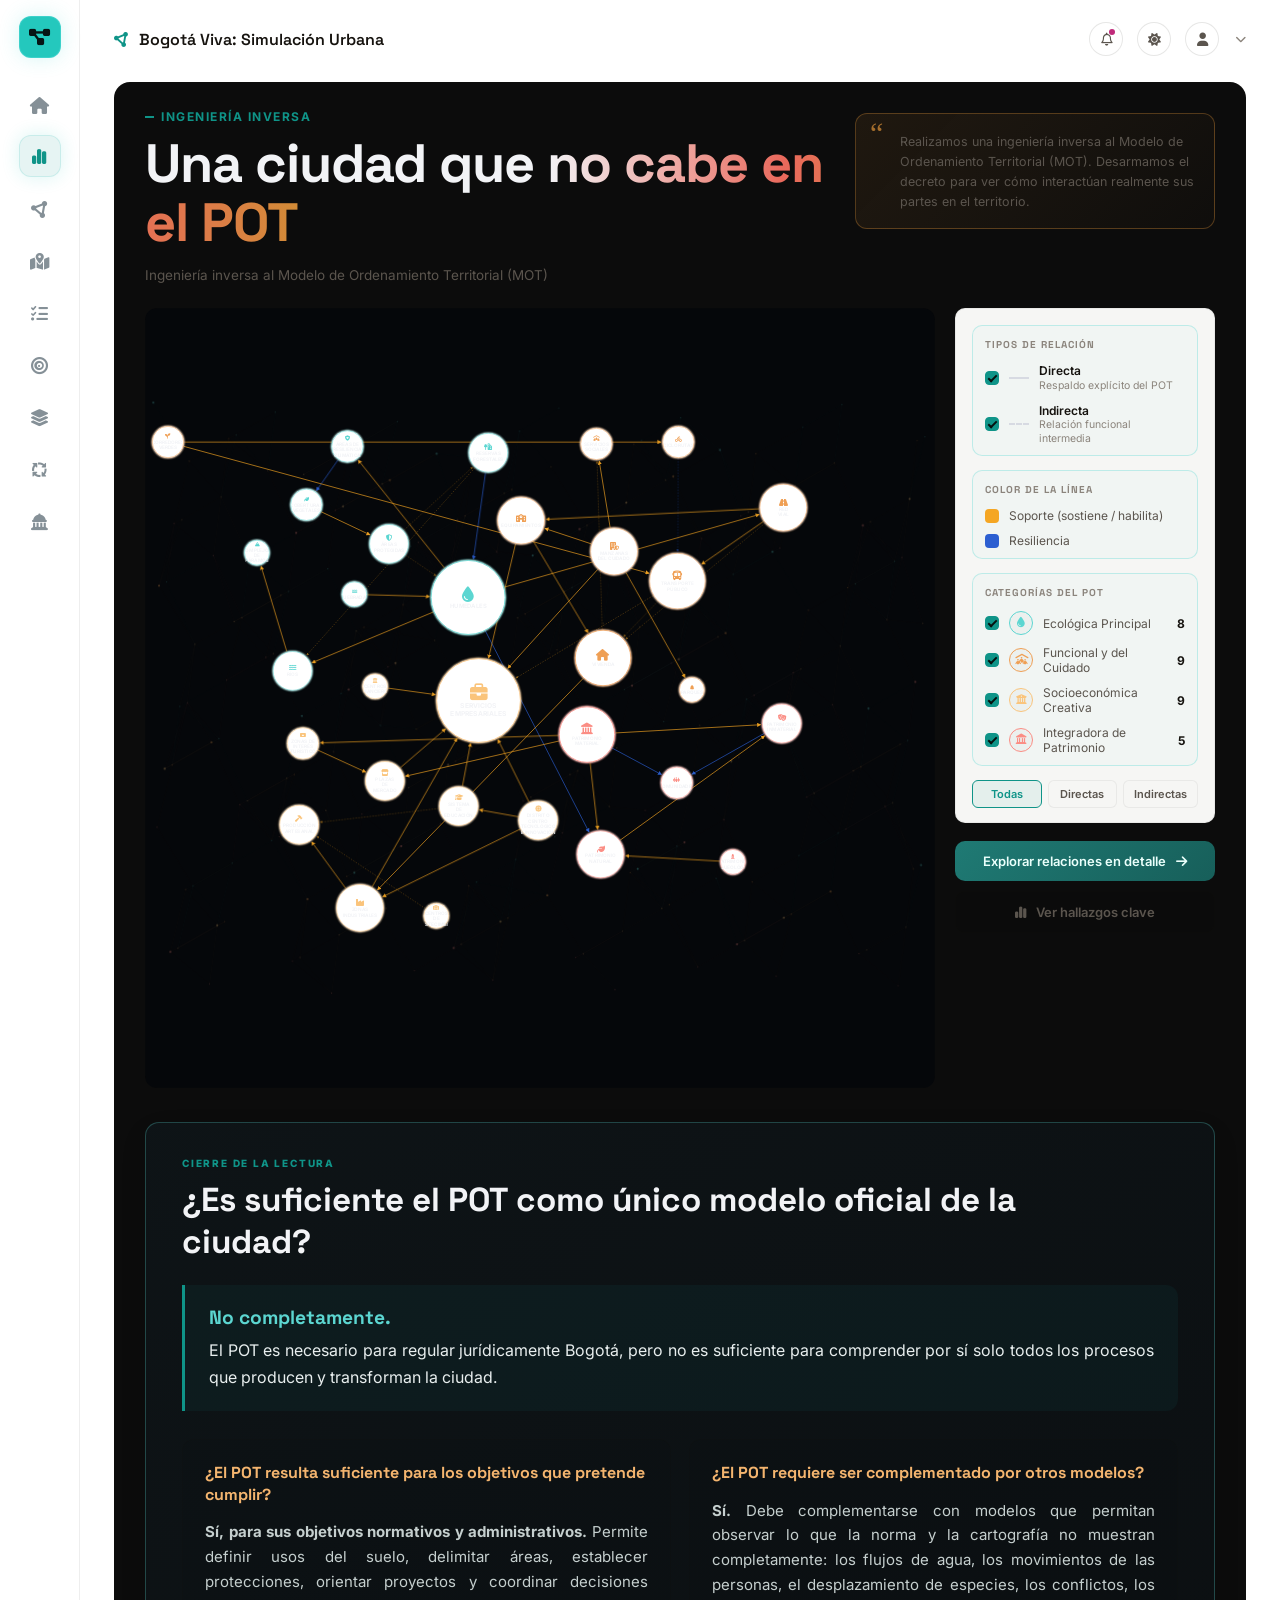
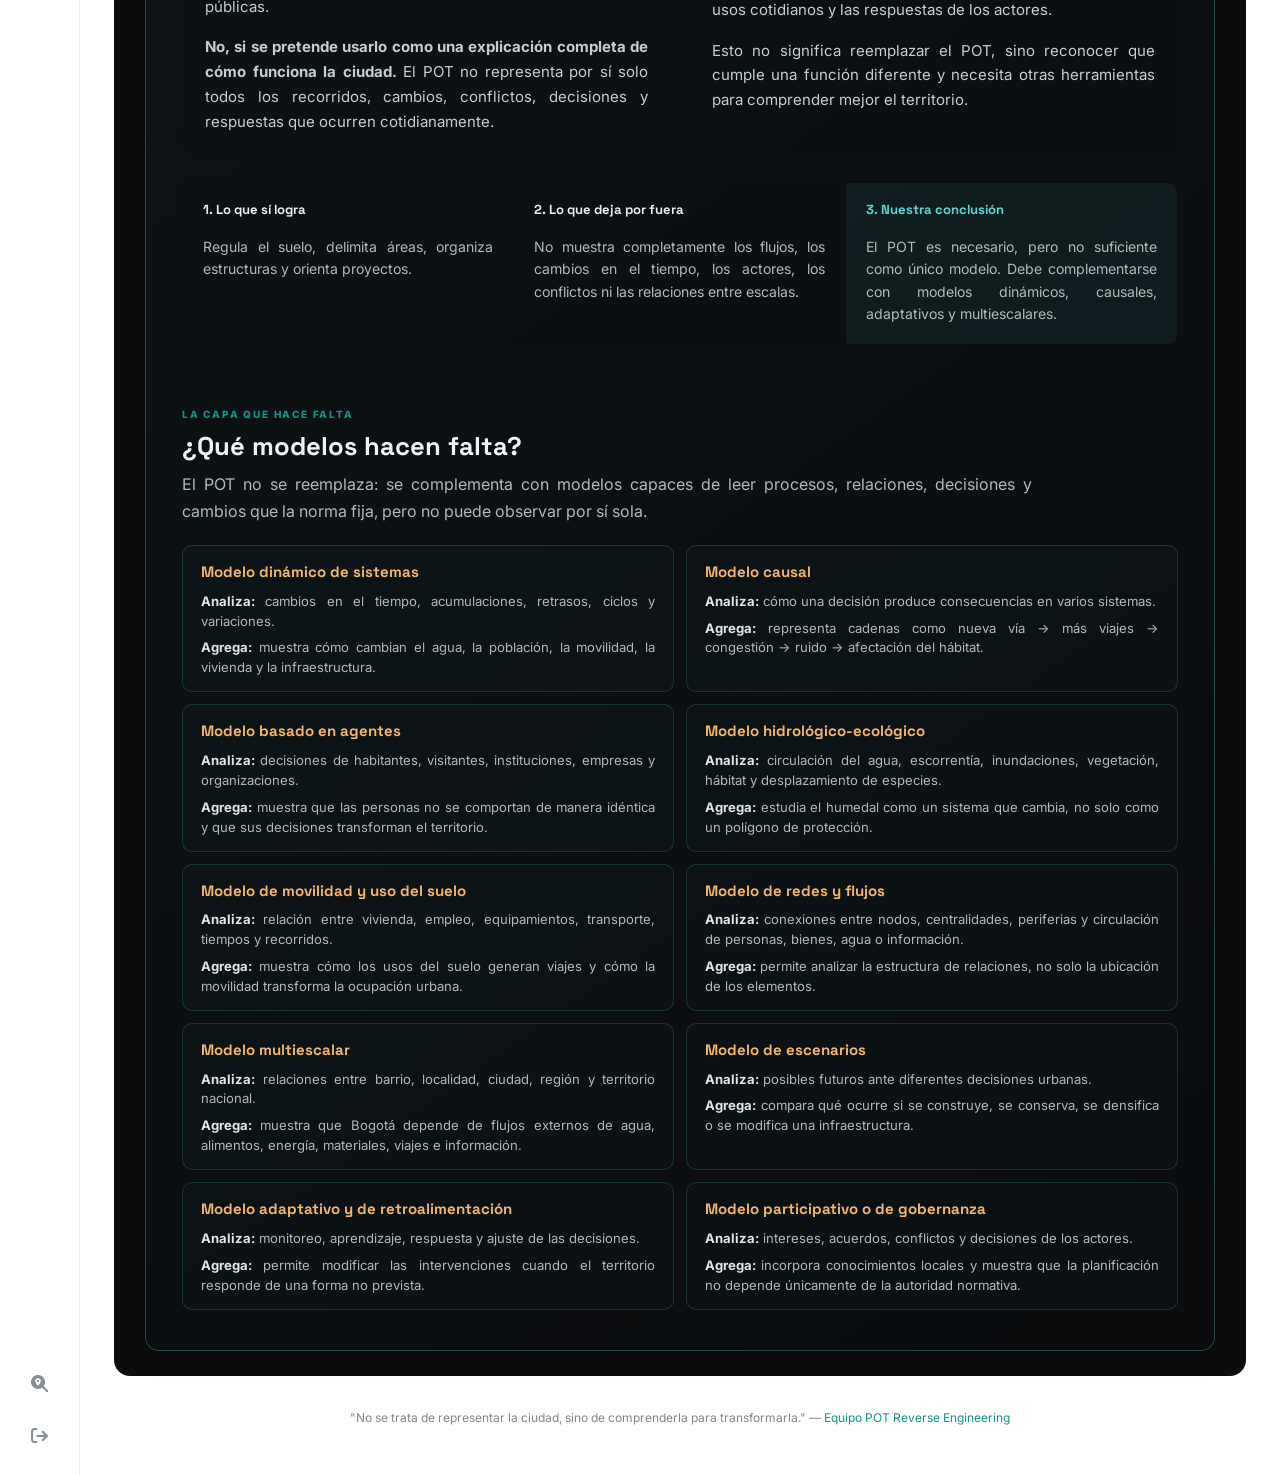
==== commit 83cf7a41: "Tema blanco minimalista, navegador multiescalar de 7 modulos y cero enlaces 404 Rediseño del sitio a" ====
--- a/front/modulo-02/index.html
+++ b/front/modulo-02/index.html
@@ -3,6 +3,7 @@
 <head>
 <meta charset="UTF-8">
 <meta name="viewport" content="width=device-width, initial-scale=1.0">
+<link rel="icon" href="data:image/svg+xml,%3Csvg xmlns='http://www.w3.org/2000/svg' viewBox='0 0 34 34'%3E%3Ccircle cx='17' cy='9' r='3' fill='%230f9488'/%3E%3Ccircle cx='10' cy='21' r='3' fill='%230f9488'/%3E%3Ccircle cx='24' cy='21' r='3' fill='%230f9488'/%3E%3C/svg%3E">
 <title>RAPOT · Una ciudad que no cabe en el POT</title>
 <link rel="preconnect" href="https://fonts.googleapis.com">
 <link href="https://fonts.googleapis.com/css2?family=Inter:wght@400;500;600;700;800&family=Space+Grotesk:wght@500;600;700&display=swap" rel="stylesheet">
@@ -15,22 +16,22 @@
 <div class="app">
 
           <aside class="sidebar sidebar-icons-only">
-    <a class="brand-icon" href="index.html" title="Bogotá Viva · Inicio" aria-label="Inicio"><i class="fa-solid fa-diagram-project"></i></a>
+    <a class="brand-icon" href="../../index.html" title="RAPOT · Inicio" aria-label="Inicio"><i class="fa-solid fa-diagram-project"></i></a>
     <nav class="icon-nav" aria-label="Módulos">
-      <a href="index.html" class="icon-nav-item" title="Inicio"><i class="fa-solid fa-house"></i></a>
-      <a href="modulo-02.html" class="icon-nav-item active" title="02 · Medir la red"><i class="fa-solid fa-chart-simple"></i></a>
-      <a href="modulo-03.html" class="icon-nav-item" title="03 · Discurso vs realidad"><i class="fa-solid fa-eye"></i></a>
-      <a href="modulo-04.html" class="icon-nav-item" title="04 · Macromodelos"><i class="fa-solid fa-bullseye"></i></a>
-      <a href="modulo-05.html" class="icon-nav-item" title="05 · Navegador multiescalar"><i class="fa-solid fa-magnifying-glass-location"></i></a>
-      <a href="modulo-06.html" class="icon-nav-item" title="06 · POT ↔ ODS"><i class="fa-solid fa-earth-americas"></i></a>
-      <a href="modulo-07.html" class="icon-nav-item" title="07 · Simulador"><i class="fa-solid fa-flask"></i></a>
-      <a href="modulo-08.html" class="icon-nav-item" title="08 · Lectura dinámica"><i class="fa-solid fa-wave-square"></i></a>
-      <a href="modulo-09.html" class="icon-nav-item" title="09 · Modelo propio"><i class="fa-solid fa-atom"></i></a>
+      <a href="../../index.html" class="icon-nav-item" title="Inicio"><i class="fa-solid fa-house"></i></a>
+      <a href="index.html" class="icon-nav-item active" title="Ingeniería inversa del POT (este módulo)"><i class="fa-solid fa-chart-simple"></i></a>
+      <a href="../../modulo-05.html#m1" class="icon-nav-item" title="01 · Red de macromodelos"><i class="fa-solid fa-circle-nodes"></i></a>
+      <a href="../../modulo-05.html#m2" class="icon-nav-item" title="02 · El POT en Kennedy"><i class="fa-solid fa-map-location-dot"></i></a>
+      <a href="../../modulo-05.html#m3" class="icon-nav-item" title="03 · Problemas, indicadores y ODS"><i class="fa-solid fa-list-check"></i></a>
+      <a href="../../modulo-05.html#m4" class="icon-nav-item" title="04 · Dinámicas, actores y macroproblema"><i class="fa-solid fa-bullseye"></i></a>
+      <a href="../../modulo-05.html#m5" class="icon-nav-item" title="05 · Conectografías"><i class="fa-solid fa-layer-group"></i></a>
+      <a href="../../modulo-05.html#m6" class="icon-nav-item" title="06 · Autoorganización y sostenibilidad"><i class="fa-solid fa-arrows-spin"></i></a>
+      <a href="../../modulo-05.html#m7" class="icon-nav-item" title="07 · Exposición: Çatalhöyük"><i class="fa-solid fa-landmark-dome"></i></a>
     </nav>
 
     <div class="icon-nav-footer">
-      <a href="configuracion.html" class="icon-nav-item" title="Configuración"><i class="fa-solid fa-gear"></i></a>
-      <a href="demo.html" class="icon-nav-item" title="Salir"><i class="fa-solid fa-arrow-right-from-bracket"></i></a>
+      <a href="../../modulo-05.html" class="icon-nav-item" title="Navegador multiescalar"><i class="fa-solid fa-magnifying-glass-location"></i></a>
+      <a href="../../demo.html" class="icon-nav-item" title="Recorrido guiado"><i class="fa-solid fa-arrow-right-from-bracket"></i></a>
     </div>
   </aside>
 
@@ -123,7 +124,7 @@
             <div class="legend-section-box">
               <div class="legend-title">Color de la línea</div>
               <div class="legend-static-item"><span class="legend-swatch" style="background:#f5a623;border-color:#f5a623;"></span> Soporte (sostiene / habilita)</div>
-              <div class="legend-static-item"><span class="legend-swatch" style="background:#5b8def;border-color:#5b8def;"></span> Resiliencia</div>
+              <div class="legend-static-item"><span class="legend-swatch" style="background:#2c5fd1;border-color:#2c5fd1;"></span> Resiliencia</div>
             </div>
 
             <div class="legend-section-box">
--- a/front/modulo-02/assets/css/modulo-02.css
+++ b/front/modulo-02/assets/css/modulo-02.css
@@ -1,22 +1,23 @@
 :root {
-  --bg: #0a0a0a;
-  --sidebar: #0a0a0a;
-  --panel: #121828;
-  --panel-alt: #0f1522;
-  --border: rgba(255,255,255,0.07);
-  --border-soft: rgba(255,255,255,0.04);
-  --text: #e7eaf2;
-  --text-dim: #8891a5;
-  --text-faint: #5a6274;
-  --teal: #2fd4c8;
-  --teal-dim: rgba(47,212,200,0.12);
-  --blue: #5b8def;
-  --purple: #a276f2;
-  --green: #4ade80;
-  --yellow: #f5c945;
-  --pink: #f76fb0;
-  --orange: #ef9552;
-  --red: #ef4444;
+  /* tema blanco minimalista */
+  --bg: #ffffff;
+  --sidebar: #ffffff;
+  --panel: #ffffff;
+  --panel-alt: #f6f6f4;
+  --border: rgba(23,20,18,0.10);
+  --border-soft: rgba(23,20,18,0.06);
+  --text: #16130f;
+  --text-dim: #5b554e;
+  --text-faint: #8b847c;
+  --teal: #0f9488;
+  --teal-dim: rgba(15,148,136,0.10);
+  --blue: #2c5fd1;
+  --purple: #7b45d6;
+  --green: #15803d;
+  --yellow: #b45309;
+  --pink: #c02a7a;
+  --orange: #c2410c;
+  --red: #c62828;
 }
 
 * { box-sizing: border-box; margin: 0; padding: 0; }
@@ -54,7 +55,7 @@
 }
 .nav-item i { width: 16px; text-align: center; font-size: 13px; }
 .nav-item .num { font-size: 11px; font-weight: 700; width: 16px; text-align: center; color: var(--text-faint); }
-.nav-item:hover { background: rgba(255,255,255,0.04); color: var(--text); }
+.nav-item:hover { background: rgba(23,20,18,0.04); color: var(--text); }
 .nav-item.active { background: var(--teal-dim); color: var(--teal); }
 .nav-item.active .num { color: var(--teal); }
 .sidebar-footer { margin-top: auto; border-top: 1px solid var(--border); padding-top: 12px; display: flex; align-items: center; gap: 10px; }
@@ -74,7 +75,7 @@
   width: 40px; height: 40px; border-radius: 10px; display: flex; align-items: center; justify-content: center;
   color: var(--text-dim); font-size: 15px; text-decoration: none; transition: background .15s, color .15s;
 }
-.icon-nav-item:hover { background: rgba(255,255,255,0.05); color: var(--text); }
+.icon-nav-item:hover { background: rgba(23,20,18,0.05); color: var(--text); }
 .icon-nav-item.active { background: var(--teal-dim); color: var(--teal); }
 .icon-nav-footer { margin-top: auto; display: flex; flex-direction: column; gap: 8px; align-items: center; }
 .avatar-sm {
@@ -130,8 +131,8 @@
 
 /* NOTA METODOLÓGICA */
 .method-note {
-  background: linear-gradient(135deg, rgba(47,212,200,0.06), rgba(47,212,200,0.01));
-  border: 1px solid rgba(47,212,200,0.25);
+  background: linear-gradient(135deg, rgba(15,148,136,0.06), rgba(15,148,136,0.01));
+  border: 1px solid rgba(15,148,136,0.25);
   border-radius: 12px; padding: 18px 20px; margin-bottom: 24px;
 }
 .method-note-header { font-family: 'Space Grotesk', sans-serif; font-weight: 700; font-size: 13px; color: var(--teal); display: flex; align-items: center; gap: 8px; margin-bottom: 10px; }
@@ -170,7 +171,7 @@
 .metrics-row { display: grid; grid-template-columns: repeat(7, 1fr); gap: 14px; margin-bottom: 24px; }
 .metric-box { background: var(--panel); border: 1px solid var(--border); border-radius: 10px; padding: 14px; text-align: center; }
 .metric-box.highlight-bad { border-color: rgba(239,68,68,0.35); background: linear-gradient(135deg, rgba(239,68,68,0.08), var(--panel)); }
-.metric-box.highlight-good { border-color: rgba(47,212,200,0.35); background: linear-gradient(135deg, rgba(47,212,200,0.08), var(--panel)); }
+.metric-box.highlight-good { border-color: rgba(15,148,136,0.35); background: linear-gradient(135deg, rgba(15,148,136,0.08), var(--panel)); }
 .metric-value { font-family: 'Space Grotesk', sans-serif; font-size: 22px; font-weight: 700; color: var(--text); }
 .metric-label { font-size: 10.5px; color: var(--text-faint); margin-top: 4px; line-height: 1.3; }
 
@@ -214,7 +215,7 @@
 .network-sidebar { width: 260px; flex-shrink: 0; display: flex; flex-direction: column; gap: 14px; }
 
 .network-legend {
-  width: 100%; background: #111111; border: 1px solid var(--border-soft); border-radius: 10px;
+  width: 100%; background: var(--panel-alt); border: 1px solid var(--border-soft); border-radius: 10px;
   padding: 16px 16px 14px; display: flex; flex-direction: column; gap: 14px; align-self: flex-start;
 }
 .legend-section-box {
@@ -239,9 +240,9 @@
 .legend-text { display: flex; flex-direction: column; line-height: 1.3; }
 .legend-text strong { font-size: 12px; color: var(--text); font-weight: 600; }
 .legend-text small { font-size: 10.5px; color: var(--text-faint); }
-.swatch-directa { border-color: #2fd4c8; }
+.swatch-directa { border-color: #0f9488; }
 .swatch-indirecta { border-color: #8b93a8; border-top-style: dashed; }
-.swatch-vacio { border-color: #ef4444; border-top-style: dashed; }
+.swatch-vacio { border-color: #c62828; border-top-style: dashed; }
 /* Estilo de línea neutro (gris): la red solo tiene 2 colores reales — Soporte/Resiliencia —
    así que esta sección de la leyenda muestra el TRAZO, no un color temático. */
 .swatch-directa-neutral { border-color: #d7dae2; border-top-style: solid; }
@@ -260,7 +261,7 @@
 .cat-item input { order: -1; }
 .cat-icon {
   width: 24px; height: 24px; border-radius: 50%; border: 1.5px solid; display: flex; align-items: center;
-  justify-content: center; font-size: 10.5px; flex-shrink: 0; background: rgba(255,255,255,0.02);
+  justify-content: center; font-size: 10.5px; flex-shrink: 0; background: rgba(23,20,18,0.02);
 }
 .cat-name { flex: 1; font-size: 12px; color: var(--text-dim); }
 .cat-count { font-size: 12px; font-weight: 700; color: var(--text); }
@@ -271,7 +272,7 @@
   background: var(--panel-alt); border: 1px solid var(--border-soft); color: var(--text-dim);
   padding: 6px 10px; border-radius: 6px; font-size: 11px; font-weight: 600; cursor: pointer; transition: all .2s;
 }
-.control-btn:hover, .control-btn.active { border-color: var(--teal); color: var(--teal); background: rgba(47,212,200,0.08); }
+.control-btn:hover, .control-btn.active { border-color: var(--teal); color: var(--teal); background: rgba(15,148,136,0.08); }
 
 /* Botones "Explorar relaciones en detalle" / "Ver hallazgos clave": ahora
    viven en el sidebar, al lado de la red (no abajo de toda la sección). */
@@ -284,7 +285,7 @@
 }
 .btn-primary:hover { filter: brightness(1.12); }
 .btn-secondary {
-  background: rgba(255,255,255,0.03); color: var(--text-dim); border: 1px solid var(--border);
+  background: rgba(23,20,18,0.03); color: var(--text-dim); border: 1px solid var(--border);
   padding: 12px 20px; border-radius: 10px; font-size: 13px; font-weight: 600; cursor: pointer;
   display: flex; align-items: center; justify-content: center; gap: 10px; transition: all .15s; width: 100%;
 }
@@ -297,7 +298,7 @@
 .ods-node .node-inner { font-family: 'Inter', sans-serif; color: var(--text); text-align: center; transition: opacity .2s; }
 .ods-node .node-icon { line-height: 1; }
 .ods-node .node-name { color: var(--text-dim); font-weight: 600; line-height: 1.05; }
-.ods-node.ods-hub .node-ring-hub { fill: #0a0a0a; }
+.ods-node.ods-hub .node-ring-hub { fill: #ffffff; }
 .ods-node.ods-satellite .node-dot { transition: opacity .2s, r .15s; }
 .ods-node.ods-satellite:hover .node-dot { opacity: 1 !important; }
 .ods-node.ods-satellite .node-dot-ring { transition: opacity .2s; }
@@ -306,8 +307,8 @@
 .ods-node.node-off .node-inner { opacity: 0.28; }
 .ods-node { transition: opacity .2s; }
 .ods-node.node-focus-dim { opacity: 0.12; }
-.ods-node.node-focus-active .node-ring, .ods-node.node-selected .node-ring { filter: drop-shadow(0 0 8px #fff); }
-.ods-node.node-focus-active .node-dot, .ods-node.node-selected .node-dot { filter: drop-shadow(0 0 6px #fff); }
+.ods-node.node-focus-active .node-ring, .ods-node.node-selected .node-ring { stroke-width: 2.4; }
+.ods-node.node-focus-active .node-dot, .ods-node.node-selected .node-dot { stroke: var(--text); stroke-width: 0.8; }
 .ods-node.hidden-node { display: none; }
 
 .edge-group { cursor: pointer; }
@@ -322,11 +323,11 @@
 /* PANEL DE INFO (arista y nodo comparten estilo base) */
 .edge-info-panel {
   display: none; position: fixed; top: 20px; right: 20px; width: 400px; max-height: 76vh; overflow-y: auto;
-  background: var(--panel-alt); border: 1px solid var(--teal); box-shadow: 0 0 14px rgba(47,212,200,0.15);
+  background: var(--panel-alt); border: 1px solid var(--teal); box-shadow: 0 0 14px rgba(15,148,136,0.15);
   border-radius: 8px; padding: 16px; z-index: 1000;
 }
 .edge-info-panel.visible { display: block; }
-.node-info-panel { border-color: var(--purple); box-shadow: 0 0 14px rgba(162,118,242,0.15); }
+.node-info-panel { border-color: var(--purple); box-shadow: 0 0 14px rgba(123,69,214,0.15); }
 .edge-info-header { display: flex; align-items: flex-start; justify-content: space-between; gap: 8px; margin-bottom: 10px; }
 #edgeInfoTitle, #nodeInfoTitle { font-family: 'Space Grotesk', sans-serif; font-size: 13.5px; font-weight: 700; color: var(--teal); line-height: 1.3; }
 .node-info-panel #nodeInfoTitle { color: var(--purple); }
@@ -342,8 +343,8 @@
 
 .node-info-schematic-map { margin-top: 12px; border-radius: 8px; overflow: hidden; border: 1px solid var(--border-soft); }
 .schematic-map-label { font-size: 9.5px; color: var(--text-faint); padding: 6px 8px 4px; line-height: 1.3; }
-.schematic-map-svg { width: 100%; height: auto; display: block; background: #0a0a0a; }
-.schematic-map-img { width: 100%; height: auto; display: block; background: #0a0a0a; }
+.schematic-map-svg { width: 100%; height: auto; display: block; background: #ffffff; }
+.schematic-map-img { width: 100%; height: auto; display: block; background: #ffffff; }
 .schematic-map-hint { font-size: 10px; color: var(--text-faint); padding: 4px 8px 8px; line-height: 1.3; font-style: italic; }
 
 .humedal-ramsar { padding: 10px 10px 12px; border-bottom: 1px solid var(--border-soft); background: rgba(92, 214, 209, 0.06); }
@@ -353,7 +354,7 @@
 .humedal-caso-nombre { font-size: 12px; font-weight: 700; color: #f2f3f6; margin-bottom: 4px; }
 .humedal-caso-cita { font-size: 12px; color: #d7dae2; line-height: 1.5; font-style: italic; }
 .humedal-caso-pagina { font-size: 10px; color: var(--text-faint); margin-top: 4px; }
-.humedal-conclusion { font-size: 12px; color: #d7dae2; line-height: 1.55; padding: 12px 10px; background: rgba(255,255,255,0.03); border-top: 1px solid var(--border-soft); }
+.humedal-conclusion { font-size: 12px; color: #d7dae2; line-height: 1.55; padding: 12px 10px; background: rgba(23,20,18,0.03); border-top: 1px solid var(--border-soft); }
 
 /* VISTA AMPLIADA DE HUMEDALES: ocupa el mismo espacio que la red principal
    (misma altura ~620px que #networkViz) mientras está activa. */
@@ -371,13 +372,11 @@
 .humedales-overlay-title { font-size: 15px; font-weight: 700; color: #f2f3f6; line-height: 1.3; padding-right: 12px; }
 .humedales-gesto-inline {
   appearance: none; border: 0; border-bottom: 1px solid rgba(255,196,107,0.95); padding: 0 2px;
-  background: rgba(255,196,107,0.16); color: #fff0bd; font: inherit; font-weight: 800;
-  text-shadow: 0 0 7px rgba(255,196,107,0.95); box-shadow: 0 0 8px rgba(255,196,107,0.35);
+  background: rgba(180,83,9,0.08); color: #7a4a06; font: inherit; font-weight: 800;
   cursor: pointer; transition: background .15s, color .15s, text-shadow .15s, box-shadow .15s;
 }
 .humedales-gesto-inline:hover, .humedales-gesto-inline.active {
-  background: rgba(255,196,107,0.42); color: #fff; text-shadow: 0 0 10px rgba(255,196,107,1);
-  box-shadow: 0 0 14px rgba(255,196,107,0.8);
+  background: rgba(180,83,9,0.16); color: #5c3503;
 }
 .humedales-overlay-close {
   background: none; border: none; color: var(--text-faint); font-size: 22px; line-height: 1;
@@ -387,27 +386,27 @@
 .humedales-zoom-controls { display: flex; align-items: center; gap: 4px; flex-shrink: 0; }
 .humedales-zoom-btn {
   width: 26px; height: 26px; border-radius: 6px; cursor: pointer;
-  background: rgba(255,255,255,0.05); border: 1px solid var(--border-soft);
+  background: rgba(23,20,18,0.05); border: 1px solid var(--border-soft);
   color: var(--text-dim); font-size: 14px; line-height: 1; font-weight: 700;
   display: flex; align-items: center; justify-content: center; padding: 0;
 }
 .humedales-zoom-btn:hover { background: rgba(92, 214, 209, 0.12); color: #f2f3f6; border-color: rgba(92, 214, 209, 0.35); }
 .humedales-overlay-body { flex: 1; display: flex; min-height: 0; }
 .humedales-overlay-image-wrap {
-  position: relative; flex: 1; min-width: 0; background: #0a0a0a;
+  position: relative; flex: 1; min-width: 0; background: #ffffff;
   display: flex; align-items: center; justify-content: center; overflow: hidden;
   cursor: grab; touch-action: none;
 }
 .humedales-overlay-image-wrap.panning { cursor: grabbing; }
 .humedales-gesto-preview {
   position: absolute; top: 14px; right: 14px; z-index: 20; width: min(620px, 84%);
-  padding: 10px; border: 1px solid rgba(255,255,255,0.9); border-radius: 16px;
-  background: rgba(5,7,10,0.92); box-shadow: 0 14px 36px rgba(0,0,0,0.68), 0 0 18px rgba(255,196,107,0.22);
+  padding: 10px; border: 1px solid rgba(23,20,18,0.9); border-radius: 16px;
+  background: rgba(5,7,10,0.92); box-shadow: 0 14px 36px rgba(23,20,18,0.12), 0 0 18px rgba(255,196,107,0.22);
 }
 .humedales-gesto-preview img { display: block; width: 100%; height: auto; max-height: 420px; object-fit: contain; border-radius: 10px; }
 .humedales-gesto-preview-close {
   position: absolute; top: 4px; right: 5px; width: 22px; height: 22px; border-radius: 50%;
-  border: 1px solid rgba(255,255,255,0.65); background: rgba(0,0,0,0.62); color: #fff;
+  border: 1px solid var(--border-strong, rgba(23,20,18,0.2)); background: #fff; color: var(--text);
   cursor: pointer; line-height: 1; font-size: 15px;
 }
 @media (max-width: 700px) {
@@ -445,7 +444,7 @@
 }
 .humedales-overlay-lines .humedal-line-group.clickable:hover .humedal-line-visible {
   stroke: #ffc46b; stroke-width: 0.3;
-  filter: drop-shadow(0 0 0.5px rgba(255,196,107,1)) drop-shadow(0 0 2px rgba(255,157,46,0.65));
+  filter: drop-shadow(0 0 0.5px rgba(255,196,107,1)) ;
 }
 
 /* Texto introductorio: flota PEGADO a la esquina del propio mapa (no en un
@@ -458,7 +457,7 @@
   border: 1px solid transparent; border-radius: 12px;
   backdrop-filter: blur(6px);
   padding: 15px 17px 14px;
-  box-shadow: 0 10px 34px rgba(0,0,0,0.55), 0 0 0 1px rgba(92,214,209,0.07),
+  box-shadow: 0 10px 34px rgba(23,20,18,0.12), 0 0 0 1px rgba(92,214,209,0.07),
               0 0 26px -6px rgba(92,214,209,0.35);
   transition: opacity 0.15s ease, transform 0.15s ease;
 }
@@ -477,7 +476,7 @@
   padding-left: 10px; border-left: 2px solid rgba(92,214,209,0.45); text-wrap: pretty;
 }
 .humedal-ramsar-float .humedal-hint {
-  padding: 9px 0 0; border-top: 1px solid rgba(255,255,255,0.08);
+  padding: 9px 0 0; border-top: 1px solid rgba(23,20,18,0.08);
   margin-top: 12px; font-style: normal; font-size: 11px;
   color: #ff9d2e; letter-spacing: 0.02em;
 }
@@ -499,7 +498,7 @@
   position: absolute; z-index: 10; width: 260px; max-width: 80%;
   background: rgba(8, 11, 14, 0.97); backdrop-filter: blur(4px);
   border: 1px solid rgba(255, 138, 76, 0.45); border-radius: 10px;
-  padding: 12px 14px; box-shadow: 0 10px 30px rgba(0,0,0,0.55), 0 0 0 1px rgba(0,0,0,0.2);
+  padding: 12px 14px; box-shadow: 0 10px 30px rgba(23,20,18,0.12), 0 0 0 1px rgba(23,20,18,0.05);
   pointer-events: auto;
 }
 .humedal-popup .humedal-caso-nombre { color: #ff8a4c; }
@@ -523,8 +522,8 @@
 .humedal-hotspot {
   position: absolute; transform: translate(-50%, -50%);
   border-radius: 50%;
-  background: #05070a; border: 2px solid var(--hotspot-color, #2fd4c8);
-  box-shadow: 0 0 6px -1px var(--hotspot-color, #2fd4c8), inset 0 0 8px rgba(0,0,0,0.6),
+  background: #05070a; border: 2px solid var(--hotspot-color, #0f9488);
+  box-shadow: 0 0 6px -1px var(--hotspot-color, #0f9488), inset 0 0 8px rgba(23,20,18,0.12),
     0 0 5px 1px rgba(92, 214, 209, 0.28);
   cursor: pointer; padding: 2px; overflow: hidden;
   display: flex; align-items: center; justify-content: center;
@@ -556,7 +555,7 @@
 
 .matrix-container { border: 1px solid var(--border); border-radius: 8px; overflow: hidden; }
 .matrix-row { display: flex; border-bottom: 1px solid var(--border-soft); cursor: pointer; }
-.matrix-row:hover { background: rgba(255,255,255,0.02); }
+.matrix-row:hover { background: rgba(23,20,18,0.02); }
 .matrix-row:last-child { border-bottom: none; }
 .matrix-row.header { background: var(--panel-alt); cursor: default; }
 .matrix-row.header:hover { background: var(--panel-alt); }
@@ -565,7 +564,7 @@
 .matrix-cell.header-cell { font-weight: 700; color: var(--text); }
 .matrix-cell.quote-cell { flex: 2; font-size: 11px; color: var(--text-dim); line-height: 1.45; }
 .alignment-tag { padding: 4px 8px; border-radius: 4px; font-size: 10.5px; font-weight: 700; }
-.matrix-row.row-highlight { background: rgba(47,212,200,0.08); box-shadow: inset 0 0 0 1.5px rgba(47,212,200,0.45); }
+.matrix-row.row-highlight { background: rgba(15,148,136,0.08); box-shadow: inset 0 0 0 1.5px rgba(15,148,136,0.45); }
 
 /* SYNERGIES */
 .synergies-section { margin-bottom: 28px; }
@@ -599,7 +598,7 @@
 .movilidad-overlay-title { font-size: 15px; font-weight: 700; color: #f2f3f6; line-height: 1.3; padding-right: 12px; }
 .movilidad-overlay-body { flex: 1; display: flex; min-height: 0; padding: 16px; }
 .movilidad-overlay-image-wrap {
-  position: relative; flex: 1; min-width: 0; background: #0a0a0a;
+  position: relative; flex: 1; min-width: 0; background: #ffffff;
   display: flex; align-items: center; justify-content: center; overflow: hidden;
   border-radius: 8px;
 }
@@ -622,7 +621,7 @@
    foto en su esquina derecha. */
 .movilidad-overlay-footer {
   flex-shrink: 0; border-top: 1px solid var(--border-soft);
-  background: rgba(255,255,255,0.02); padding: 16px 18px 18px;
+  background: rgba(23,20,18,0.02); padding: 16px 18px 18px;
   display: flex; flex-direction: column; align-items: flex-start; gap: 12px;
 }
 .movilidad-nota-naranja {
@@ -664,17 +663,17 @@
 .movilidad-line-hotspot {
   position: absolute; transform: translate(-50%, -50%);
   width: 26px; height: 26px; border-radius: 50%;
-  background: rgba(255, 255, 255, 0.05);
+  background: rgba(23,20,18, 0.05);
   border: 2px solid var(--neon-color, #39ff6a);
   box-shadow: 0 0 8px 1px var(--neon-color, #39ff6a);
   cursor: pointer; z-index: 2;
   display: flex; align-items: center; justify-content: center;
   transition: transform 0.15s ease, box-shadow 0.15s ease, background 0.15s ease;
 }
-.movilidad-line-hotspot i { color: #fff; font-size: 9px; pointer-events: none; }
+.movilidad-line-hotspot i { color: var(--text); font-size: 9px; pointer-events: none; }
 .movilidad-line-hotspot:hover, .movilidad-line-hotspot.active {
   transform: translate(-50%, -50%) scale(1.3);
-  background: rgba(255, 255, 255, 0.14);
+  background: rgba(23,20,18, 0.14);
   box-shadow: 0 0 0 5px color-mix(in srgb, var(--neon-color, #39ff6a) 22%, transparent), 0 0 16px var(--neon-color, #39ff6a);
 }
 
@@ -701,7 +700,7 @@
   display: flex; align-items: center; justify-content: center;
   transition: transform 0.15s ease, box-shadow 0.15s ease, background 0.15s ease;
 }
-.movilidad-hotspot i { color: #fff4d6; font-size: 8px; pointer-events: none; }
+.movilidad-hotspot i { color: #5c3503; font-size: 8px; pointer-events: none; }
 .movilidad-hotspot:hover, .movilidad-hotspot.active {
   transform: translate(-50%, -50%) scale(1.25);
   background: rgba(255, 210, 80, 0.25);
@@ -711,8 +710,8 @@
 .movilidad-popup {
   position: absolute; z-index: 10; width: 270px; max-width: 82%;
   background: rgba(8, 11, 14, 0.97); backdrop-filter: blur(4px);
-  border: 1px solid rgba(47, 212, 200, 0.45); border-radius: 10px;
-  padding: 12px 14px; box-shadow: 0 10px 30px rgba(0,0,0,0.55), 0 0 0 1px rgba(0,0,0,0.2);
+  border: 1px solid rgba(15,148,136, 0.45); border-radius: 10px;
+  padding: 12px 14px; box-shadow: 0 10px 30px rgba(23,20,18,0.12), 0 0 0 1px rgba(23,20,18,0.05);
   pointer-events: auto; font-size: 12.5px; color: #d7dae2; line-height: 1.55;
   overflow-y: auto; overscroll-behavior: contain;
 }
@@ -720,10 +719,10 @@
 .movilidad-popup .movilidad-popup-cita { font-style: italic; color: #f2f3f6; }
 .movilidad-popup::before {
   content: ""; position: absolute; top: 50%; left: -7px; margin-top: -6px;
-  border: 6px solid transparent; border-right-color: rgba(47, 212, 200, 0.45);
+  border: 6px solid transparent; border-right-color: rgba(15,148,136, 0.45);
 }
 .movilidad-popup.movilidad-popup-flip::before {
-  left: auto; right: -7px; border-right-color: transparent; border-left-color: rgba(47, 212, 200, 0.45);
+  left: auto; right: -7px; border-right-color: transparent; border-left-color: rgba(15,148,136, 0.45);
 }
 .movilidad-back-btn {
   margin: 10px 0 0; padding: 8px 10px; width: 100%;
@@ -750,8 +749,8 @@
   animation: blackoutFlicker 0.9s steps(1, end) both;
 }
 @keyframes blackoutGlow {
-  0%, 100% { filter: drop-shadow(0 0 6px currentColor); }
-  50% { filter: drop-shadow(0 0 14px currentColor) drop-shadow(0 0 22px currentColor); }
+  0%, 100% { filter: ; }
+  50% { filter: ; }
 }
 .ods-node.blackout-surviving .node-ring { animation: blackoutGlow 0.9s ease both; }
 
@@ -791,7 +790,7 @@
   stroke-linecap: round; stroke-linejoin: round;
   stroke-dasharray: 0.35 0.7;
   color: var(--linea-color, #e9695c);
-  filter: drop-shadow(0 0 1px currentColor);
+  filter: ;
   animation: movilidadTrazoFlujo 5.5s linear infinite;
 }
 @keyframes movilidadTrazoFlujo { to { stroke-dashoffset: -2.5; } }
@@ -831,13 +830,13 @@
   position: absolute; top: 12px; left: 12px; z-index: 40;
   display: flex; align-items: center; gap: 10px;
   padding: 7px 12px; border-radius: 8px;
-  background: rgba(12, 14, 18, 0.88); border: 1px solid rgba(255, 255, 255, 0.18);
+  background: rgba(12, 14, 18, 0.88); border: 1px solid rgba(23,20,18, 0.18);
   color: #f2f2f2; font-size: 12px; letter-spacing: .02em;
 }
 .movilidad-edit-bar button {
   padding: 4px 10px; border-radius: 6px; cursor: pointer;
-  background: rgba(255, 255, 255, 0.1); border: 1px solid rgba(255, 255, 255, 0.28);
-  color: #fff; font-size: 11px;
+  background: rgba(23,20,18, 0.1); border: 1px solid rgba(23,20,18, 0.28);
+  color: var(--text); font-size: 11px;
 }
 
 /* Etiqueta de línea: identifica sin ambigüedad la 1.ª y 2.ª línea del metro. */
@@ -856,7 +855,7 @@
   border: 1px solid rgba(255, 157, 46, 0.35);
   border-radius: 14px;
   background: linear-gradient(145deg, rgba(21, 18, 17, 0.96), rgba(10, 12, 14, 0.96));
-  box-shadow: 0 10px 30px rgba(0, 0, 0, 0.25);
+  box-shadow: 0 10px 30px rgba(23,20,18,0.062);
   color: #e8e4df;
 }
 .red-principal-reflexion h2 {
@@ -884,9 +883,9 @@
 #nodeInfoPanel #nodeInfoArticulo,
 #nodeInfoPanel #nodeInfoQuote,
 #nodeInfoPanel #nodeInfoNota {
-  color: #ffffff !important;
-}
-#nodeInfoPanel #nodeInfoMapa a { color: #ffffff !important; }
+  color: var(--text) !important;
+}
+#nodeInfoPanel #nodeInfoMapa a { color: var(--teal) !important; }
 
 
 /* Módulo Simulador: de las reglas escritas a la simulación viva. */
@@ -898,7 +897,7 @@
   border-radius: 14px;
   background: linear-gradient(145deg, rgba(11, 21, 24, 0.97), rgba(10, 12, 14, 0.97));
   color: #f2f3f6;
-  box-shadow: 0 12px 32px rgba(0, 0, 0, 0.24);
+  box-shadow: 0 12px 32px rgba(23,20,18,0.06);
 }
 .simulador-pot-modulo h2 {
   margin: 0 0 22px;
@@ -932,7 +931,7 @@
   border-left: 3px solid #ffb35a;
   border-radius: 0 10px 10px 0;
   background: rgba(255, 179, 90, 0.07);
-  color: #ffffff;
+  color: var(--text);
   font-size: 1rem;
   line-height: 1.72;
 }
@@ -940,8 +939,8 @@
 .simulador-pot-cierre {
   margin-top: 24px !important;
   padding-top: 20px;
-  border-top: 1px solid rgba(255, 255, 255, 0.16);
-  color: #ffffff !important;
+  border-top: 1px solid rgba(23,20,18, 0.16);
+  color: var(--text) !important;
   font-weight: 600;
 }
 @media (max-width: 700px) {
@@ -958,7 +957,7 @@
 #edgeInfoPanel .edge-info-quote,
 #edgeInfoPanel .edge-info-analisis,
 #edgeInfoPanel .edge-info-page {
-  color: #ffffff !important;
+  color: var(--text) !important;
 }
 
 /* Cierre de lectura: respuesta, preguntas y modelos complementarios. */
@@ -987,7 +986,7 @@
   padding: 20px 24px;
   border-left: 3px solid var(--teal);
   border-radius: 0 12px 12px 0;
-  background: rgba(47,212,200,.07);
+  background: rgba(15,148,136,.07);
 }
 .reflection-answer strong {
   display: block;
@@ -1005,9 +1004,9 @@
 }
 .reflection-copy-block {
   padding: 22px 22px 18px;
-  border: 1px solid rgba(255,255,255,.10);
+  border: 1px solid rgba(23,20,18,.10);
   border-radius: 12px;
-  background: rgba(255,255,255,.025);
+  background: rgba(23,20,18,.025);
 }
 .reflection-copy-block h3 {
   margin-bottom: 15px;
@@ -1022,12 +1021,12 @@
   display: grid;
   grid-template-columns: repeat(3, minmax(0, 1fr));
   margin-bottom: 34px;
-  border: 1px solid rgba(255,255,255,.13);
+  border: 1px solid rgba(23,20,18,.13);
   border-radius: 10px;
   overflow: hidden;
-  background: rgba(255,255,255,.025);
-}
-.reflection-three-columns article { min-height: 150px; padding: 18px 20px; border-right: 1px solid rgba(255,255,255,.10); }
+  background: rgba(23,20,18,.025);
+}
+.reflection-three-columns article { min-height: 150px; padding: 18px 20px; border-right: 1px solid rgba(23,20,18,.10); }
 .reflection-three-columns article:last-child { border-right: 0; }
 .reflection-column-label {
   margin-bottom: 18px;
@@ -1041,7 +1040,7 @@
 .reflection-conclusion-column .reflection-column-label { color: #5cd6d1; }
 .models-needed {
   padding-top: 28px;
-  border-top: 1px solid rgba(255,255,255,.10);
+  border-top: 1px solid rgba(23,20,18,.10);
 }
 .models-needed > h3 {
   margin-bottom: 9px;
@@ -1076,6 +1075,6 @@
   .red-principal-reflexion { padding: 26px 20px 30px; }
   .reflection-copy-grid, .models-mosaic { grid-template-columns: 1fr; }
   .reflection-three-columns { grid-template-columns: 1fr; }
-  .reflection-three-columns article { min-height: 0; border-right: 0; border-bottom: 1px solid rgba(255,255,255,.10); }
+  .reflection-three-columns article { min-height: 0; border-right: 0; border-bottom: 1px solid rgba(23,20,18,.10); }
   .reflection-three-columns article:last-child { border-bottom: 0; }
 }
--- a/front/modulo-02/assets/css/site-theme.css
+++ b/front/modulo-02/assets/css/site-theme.css
@@ -1,17 +1,18 @@
 :root {
-  --site-bg: #0a0a0a;
-  --site-surface: #0f1218;
-  --site-surface-2: #121828;
-  --site-line: rgba(255,255,255,0.08);
-  --site-line-strong: rgba(255,255,255,0.14);
-  --site-text: #e7eaf2;
-  --site-muted: #8891a5;
-  --site-subtle: #5a6274;
-  --site-teal: #2fd4c8;
-  --site-teal-soft: rgba(47,212,200,0.12);
-  --site-orange: #e89a6c;
-  --site-blue: #5b8def;
-  --site-purple: #a276f2;
+  /* tema blanco minimalista */
+  --site-bg: #ffffff;
+  --site-surface: #ffffff;
+  --site-surface-2: #f6f6f4;
+  --site-line: rgba(23,20,18,0.10);
+  --site-line-strong: rgba(23,20,18,0.18);
+  --site-text: #16130f;
+  --site-muted: #5b554e;
+  --site-subtle: #8b847c;
+  --site-teal: #0f9488;
+  --site-teal-soft: rgba(15,148,136,0.10);
+  --site-orange: #c2410c;
+  --site-blue: #2c5fd1;
+  --site-purple: #7b45d6;
   --site-radius: 10px;
   --site-font-body: Inter, system-ui, -apple-system, BlinkMacSystemFont, "Segoe UI", sans-serif;
   --site-font-display: "Space Grotesk", Inter, system-ui, sans-serif;
@@ -61,7 +62,7 @@
 /* Shared sidebar tokens; module-specific layout remains untouched. */
 .sidebar.sidebar-icons-only {
   background: var(--site-bg) !important;
-  border-right-color: rgba(255,255,255,0.07) !important;
+  border-right-color: rgba(23,20,18,0.07) !important;
 }
 .sidebar.sidebar-icons-only .icon-nav-item.active {
   background: var(--site-teal-soft) !important;
--- a/front/modulo-02/assets/css/navigation-unified.css
+++ b/front/modulo-02/assets/css/navigation-unified.css
@@ -10,7 +10,7 @@
   align-items: center;
   padding: 16px 0 18px;
   background: #080b0d;
-  border-right: 1px solid rgba(255,255,255,.10);
+  border-right: 1px solid rgba(23,20,18,.10);
   color: #dfe8e5;
   z-index: 50;
 }
